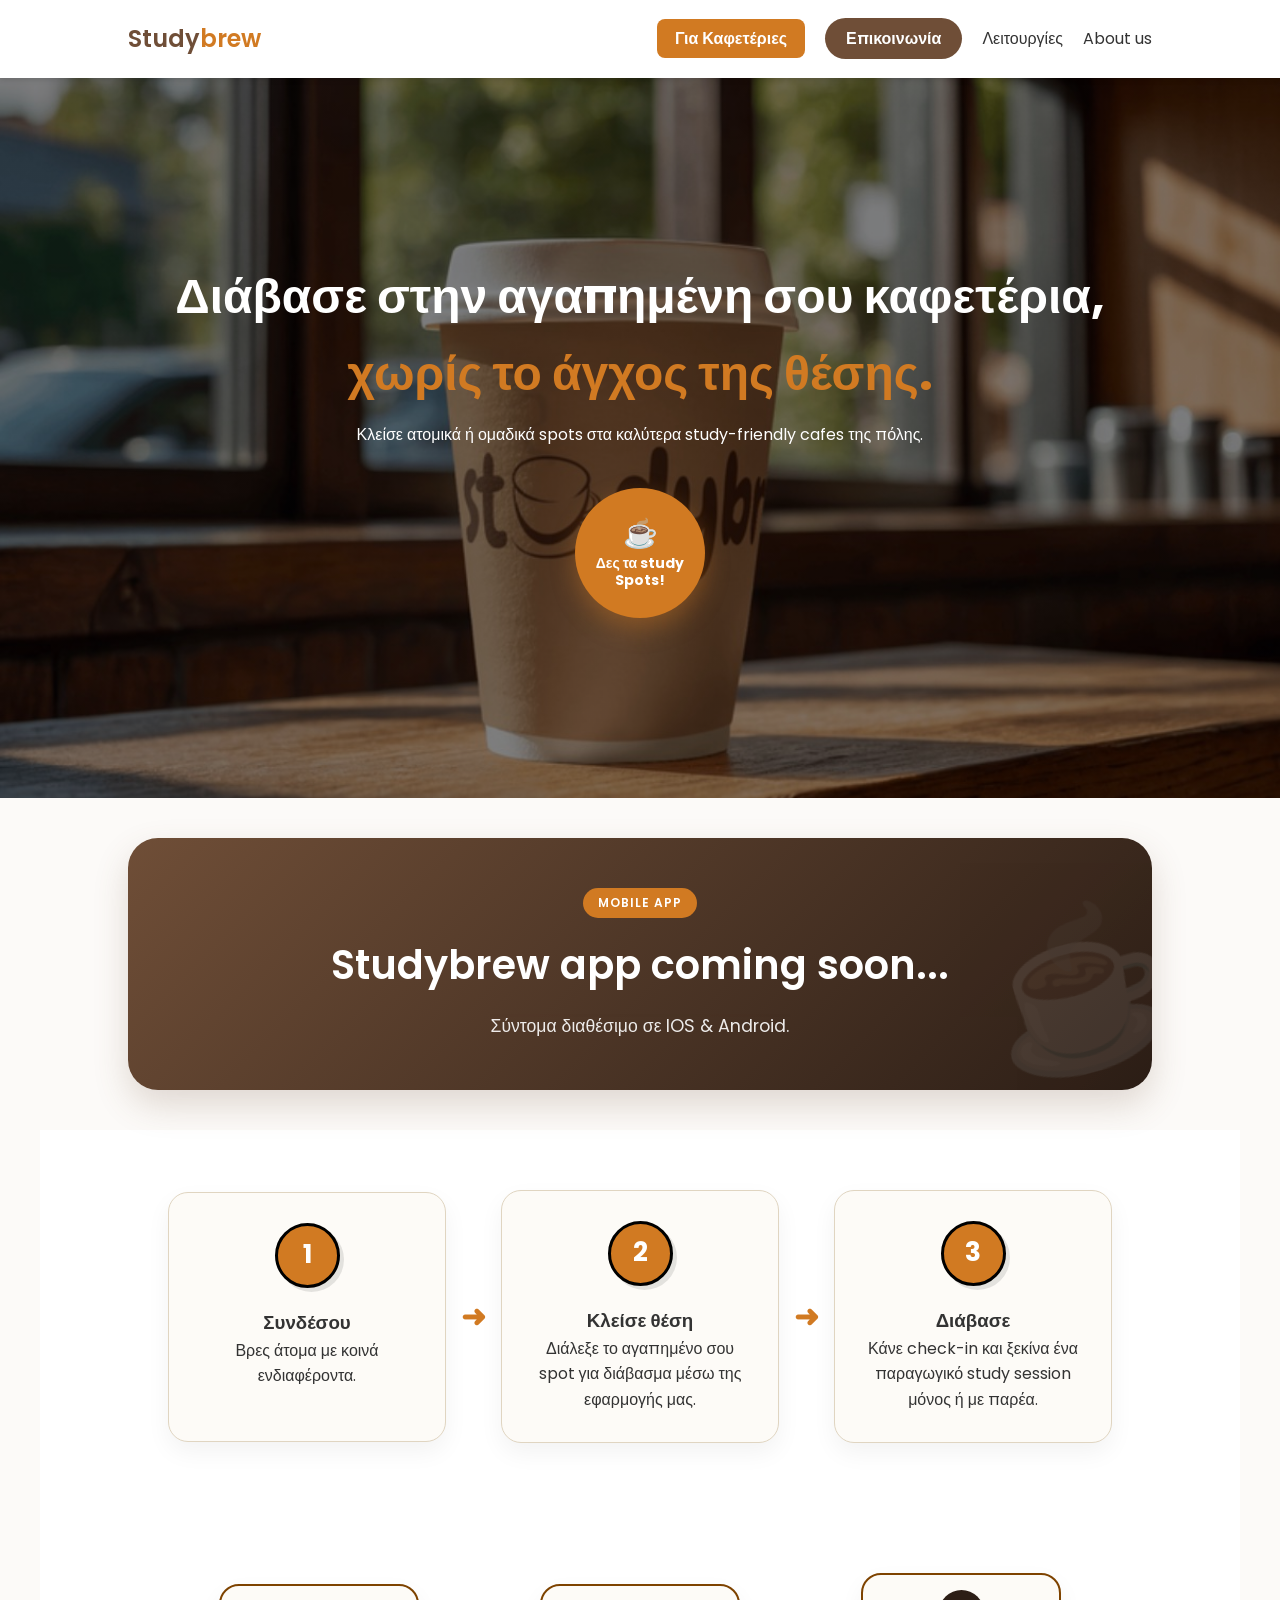
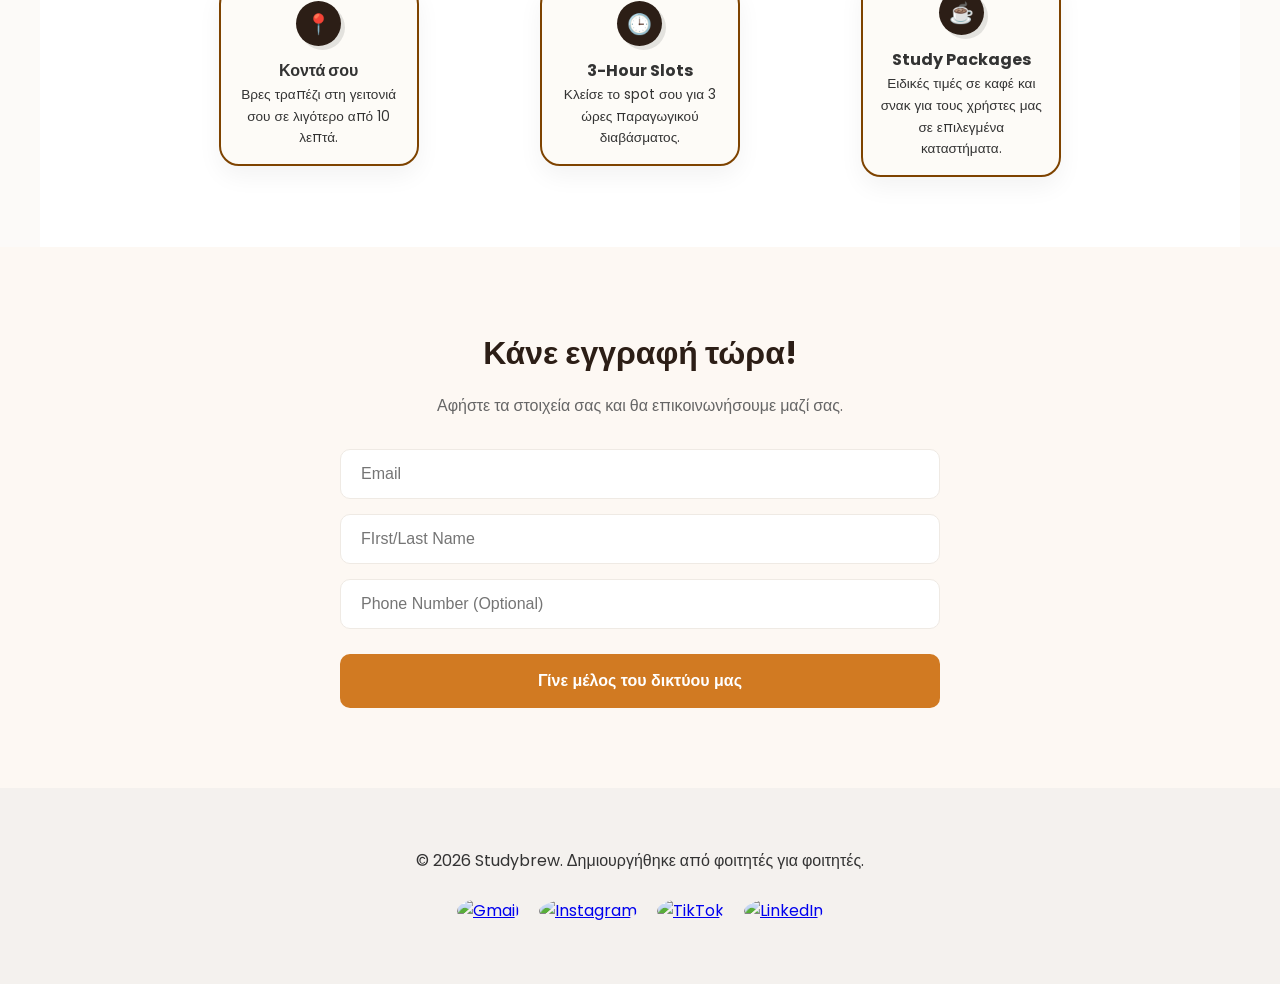
==== index.html @ 34c0d4de "fix tiktok url" ====
<!DOCTYPE html>
<html lang="el">
<head>
    <!-- Google tag (gtag.js) -->
<script async src="https://www.googletagmanager.com/gtag/js?id=G-FJTVTQZW7K"></script>
<script>
  window.dataLayer = window.dataLayer || [];
  function gtag(){dataLayer.push(arguments);}
  gtag('js', new Date());

  gtag('config', 'G-FJTVTQZW7K');
</script>

    <meta charset="UTF-8">
    <meta name="viewport" content="width=device-width, initial-scale=1.0">
    <title>Studybrew ☕ | Book your Study Spot</title>


    <!--LINK PREVIEW-->
    <meta property="og:title" content="Studybrew ☕ | Book your Study Spot">
    <meta property="og:description" content="Κλείσε ατομικά ή ομαδικά spots στα καλύτερα study-friendly cafes της πόλης.">
    <meta property="og:image" content="https://studybrew.gr/images/image_main_page.jpg"> <meta property="og:url" content="https://studybrew.gr">
    <meta property="og:type" content="website">

    <meta name="twitter:card" content="summary_large_image">
    <meta name="twitter:title" content="Studybrew ☕">
    <meta name="twitter:description" content="Book your Study Spot.">
    <meta name="twitter:image" content="https://studybrew.gr/images/image_main_page.jpg">   

    
    
    
    
    
    <link rel="stylesheet" href="style.css">
    <link rel="stylesheet" href="fonts.css">
    <link href="https://fonts.googleapis.com/css2?family=Poppins:wght@300;400;600&display=swap" rel="stylesheet">
    <!-- Favicon -->
    <link rel="icon" type="image/png" href="favicon./favicon-96x96.png" sizes="96x96" />
    <link rel="icon" type="image/svg+xml" href="favicon./favicon.svg" />
    <link rel="shortcut icon" href="favicon./favicon.ico" />
    <link rel="apple-touch-icon" sizes="180x180" href="favicon./apple-touch-icon.png" />
    <link rel="manifest" href="favicon./site.webmanifest" />
    <style>
        /* Essential CSS fix to ensure the button works with the popup */
        #email-popup {
            display: none;
            opacity: 0;
            visibility: hidden;
            transition: opacity 0.5s ease;
        }
        #email-popup.active {
            display: flex !important;
            opacity: 1 !important;
            visibility: visible !important;
        }
        #contact-trigger {
            background-color: #6f4e37;
            color: white !important;
            padding: 8px 20px;
            border-radius: 25px;
            font-weight: 600;
            transition: all 0.3s ease;
            cursor: pointer;
            text-decoration: none;
        }
        #contact-trigger:hover {
            background-color: #d17a22;
        }
        
       
        .logo {
            cursor: pointer;
            text-decoration: none;
            display: inline-block;
        }
    </style>
</head>

<body>

    <nav>
        <a href="index.html" class="logo">Study<span>brew</span></a>
        <ul>
            <li><a href="for-cafes.html" class="nav-btn-special">Για Καφετέριες</a></li>
            <li><a href="#contact" id="contact-trigger">Επικοινωνία</a></li>
    
            <li><a href="#features">Λειτουργίες</a></li>
            <li><a href="about.html">About us</a></li>
</ul>
    </nav>

    <header class="hero">
        <div class="hero-content">
            <h1>Διάβασε στην αγαπημένη σου καφετέρια, <br><span>χωρίς το άγχος της θέσης.</span></h1>
            <p>Κλείσε ατομικά ή ομαδικά spots στα καλύτερα study-friendly cafes της πόλης.</p>
            <div class="cta-buttons">
                <div class="spots-circle-container">
                    <a href="spots.html" class="spots-circle-btn">
                        <span class="circle-icon">☕</span>
                        <span class="circle-text">Δες τα study<br>Spots!</span>
                    </a>
                </div>
            </div>
        </div>
    </header>

    <section class="app-banner">
        <div class="banner-container">
            <div class="banner-content">
                <span class="banner-badge">Mobile App</span>
                <h2>Studybrew app coming soon... </h2>
                <p>Σύντομα διαθέσιμο σε IOS & Android.</p>
            </div>
        </div>
    </section>

    <section class="how-it-works-arrows">
        <div class="step-arrow-card">
            <div class="step-icon-wrapper">1</div>
            <h3>Συνδέσου</h3>
            <p>Βρες άτομα με κοινά ενδιαφέροντα.</p>
        </div>
        
        <div class="flow-arrow">➜</div>

        <div class="step-arrow-card">
            <div class="step-icon-wrapper">2</div>
            <h3>Κλείσε θέση</h3>
            <p>Διάλεξε το αγαπημένο σου spot για διάβασμα μέσω της εφαρμογής μας.</p>
        </div>

        <div class="flow-arrow">➜</div>

        <div class="step-arrow-card">
            <div class="step-icon-wrapper">3</div>
            <h3>Διάβασε</h3>
            <p>Κάνε check-in και ξεκίνα ένα παραγωγικό study session μόνος ή με παρέα.</p>
        </div>
    </section>

    <section id="features" class="features">
        <div class="step-arrow-card">
            <div class="step-icon-wrapper">📍</div>
            <h3>Κοντά σου</h3>
            <p>Βρες τραπέζι στη γειτονιά σου σε λιγότερο από 10 λεπτά.</p>
        </div>

        <div class="step-arrow-card">
            <div class="step-icon-wrapper">🕒</div>
            <h3>3-Hour Slots</h3>
            <p>Κλείσε το spot σου για 3 ώρες παραγωγικού διαβάσματος.</p>
        </div>

        <div class="step-arrow-card">
            <div class="step-icon-wrapper">☕</div>
            <h3>Study Packages</h3>
            <p>Ειδικές τιμές σε καφέ και σνακ για τους χρήστες μας σε επιλεγμένα καταστήματα.</p>
        </div>
    </section>

    <div id="email-popup" class="popup-overlay">
        <div class="popup-content">
            <button class="close-popup" id="close-popup">&times;</button>
            <div class="popup-inner">
                <span class="popup-icon">☕</span>
                <h2>Θέλεις να μαθαίνεις πρώτος για το app του Studybrew;</h2>
                <p>Δώσε μας το email σου και θα σε ενημερώσουμε μόλις κυκλοφορήσει!</p>
                <form action="https://formspree.io/f/mojrqqyq" method="POST" class="popup-form">
                     <input type="email" name="email" placeholder="Το email σου εδώ..." required>
                    <input type="hidden" name="_subject" value="New Studybrew Subscriber!">
                    <button type="submit" class="btn-popup">Εγγραφή</button>
                </form>
            </div>
        </div>
    </div>

      <section class="final-cta" id="contact">
        <div class="cta-box">
            <div id="form-wrapper">
                <h2>Κάνε εγγραφή τώρα!</h2>
                <p id="form-description">Αφήστε τα στοιχεία σας και θα επικοινωνήσουμε μαζί σας.</p>
                
                <form id="my-form" action="https://formspree.io/f/xgodeerv" method="POST" class="biz-form">
                    <input type="text" name="cafe_name" placeholder="Email" required>
                    <input type="email" name="email" placeholder="FIrst/Last Name" (Optional)>
                    <input type="tel" name="phone" placeholder="Phone Number (Optional)">
                    <button type="submit" id="submit-btn" class="submit-btn">Γίνε μέλος του δικτύου μας</button>
                </form>

                <div id="status-message" style="display:none; padding: 40px 0;">
                    <div class="check-icon" style="width: 70px; height: 70px; background: #d17a22; color: white; border-radius: 50%; display: flex; align-items: center; justify-content: center; margin: 0 auto 20px; font-size: 30px;">✓</div>
                    <h3 style="color: #2c1e16; font-size: 24px;">Application Received!</h3>
                    <p>We'll be in touch soon.</p>
                </div>
            </div>
        </div>
    </section>


    <footer>
        <p>&copy; 2026 Studybrew. Δημιουργήθηκε από φοιτητές για φοιτητές.</p>
        <div class="social-links">
            <a href="mailto: studybrew.app@gmail.com" target="_blank">
                <img src="https://s.yimg.com/fz/api/res/1.2/U1F_ApHHIZRpMD_cdmkapw--~C/YXBwaWQ9c3JjaGRkO2ZpPWZpbGw7aD00MTI7cHhvZmY9NTA7cHlvZmY9MTAwO3E9ODA7c3M9MTt3PTM4OA--/https://i.pinimg.com/736x/d5/96/65/d596650610d93c05587f4bc6ee39bfe5.jpg" alt="Gmail" class="social-icon-img">
            </a>
            <a href="https://instagram.com/studybrew__" target="_blank">
                <img src="https://up.yimg.com/ib/th/id/OIP.pYHsG5OTS9o560bpL93jvgHaHa?pid=Api&rs=1&c=1&qlt=95&w=108&h=108" alt="Instagram" class="social-icon-img">
            </a>
            <a href="https://tiktok.com/studybrew.app" target="_blank">
                 <img src="https://sp.yimg.com/ib/th/id/OIP.YBihg3khWw5WUbep0h8ghgHaHa?pid=Api&w=148&h=148&c=7&dpr=2&rs=1" alt="TikTok" class="social-icon-img">
            </a>
           
            <a href="https://www.linkedin.com/company/studybrew/" target="_blank">
                 <img src="https://s.yimg.com/fz/api/res/1.2/J52asMvsQAme_rxjJ7QT4w--~C/YXBwaWQ9c3JjaGRkO2ZpPWZpbGw7aD00MTI7cHhvZmY9NTA7cHlvZmY9MTAwO3E9ODA7c3M9MTt3PTM4OA--/https://i.pinimg.com/736x/82/37/7b/82377b6182491c6f5feb7293e0a062d1.jpg" alt="LinkedIn" class="social-icon-img">
            </a>
        </div>
    </footer>

   <script src="script.js"></script>
</body>
</html>
---- style.css ----
/* --- ΓΕΝΙΚΕΣ ΡΥΘΜΙΣΕΙΣ --- */
* {
    margin: 0;
    padding: 0;
    box-sizing: border-box;
}

body {
    font-family: 'Poppins', sans-serif;
    line-height: 1.6;
    color: #333;
    background-color: #fcfaf8;
}

/* --- NAVIGATION --- */
nav {
    display: flex;
    justify-content: space-between;
    align-items: center;
    padding: 20px 10%;
    background: #fff;
    box-shadow: 0 2px 5px rgba(0,0,0,0.1);
    position: sticky;
    top: 0;
    z-index: 1000;
}

.logo {
    font-size: 24px;
    font-weight: 600;
    color: #6f4e37;
}

.logo span { color: #d17a22; }

nav ul { display: flex; list-style: none; }
nav ul li { margin-left: 20px; }
nav ul li a { 
    text-decoration: none; 
    color: #333; 
    font-weight: 400;
    transition: 0.3s; 
}
nav ul li a:hover { color: #d17a22; }

/* --- HERO SECTION --- */
.hero {
    height: 80vh;
    display: flex;
    align-items: center;
    justify-content: center;
    text-align: center;
    background: linear-gradient(rgba(0,0,0,0.5), rgba(0,0,0,0.5)),
url('images/image_main_page.jpg');
    background-size: cover;
    background-position: center;
    color: white;
    padding: 0 20px;
}

.hero h1 { font-size: 3rem; margin-bottom: 10px; }
.hero h1 span { color: #d17a22; }
.hero p { margin-bottom: 5px; }

/* --- Ο ΚΥΚΛΟΣ "ΔΕΣ ΤΑ STUDY SPOTS" --- */
.spots-circle-container {
    margin-top: 40px;
    display: flex;
    justify-content: center;
    width: 100%;
}

.spots-circle-btn {
    width: 130px;
    height: 130px;
    background-color: #d17a22;
    color: white;
    border-radius: 50%;
    display: flex;
    flex-direction: column;
    justify-content: center;
    align-items: center;
    text-decoration: none;
    text-align: center;
    font-weight: 700;
    line-height: 1.2;
    box-shadow: 0 10px 25px rgba(209, 122, 34, 0.4);
    transition: all 0.4s cubic-bezier(0.175, 0.885, 0.32, 1.275);
    animation: bounceCircle 2s infinite;
    border: none;
    cursor: pointer;
}

.spots-circle-btn:hover {
    background-color: #6f4e37;
    transform: scale(1.1) rotate(5deg);
}

@keyframes bounceCircle {
    0%, 20%, 50%, 80%, 100% { transform: translateY(0); }
    40% { transform: translateY(-15px); }
    60% { transform: translateY(-7px); }
}

.circle-icon { font-size: 28px; margin-bottom: 5px; }
.circle-text { font-size: 14px; }

/* --- REWARDS SECTION --- */
.rewards-section { padding: 60px 10%; }
.rewards-box {
    display: flex;
    background: #fff;
    padding: 40px;
    border-radius: 20px;
    align-items: center;
    justify-content: space-between;
    box-shadow: 0 10px 30px rgba(0,0,0,0.05);
    max-width: 1100px;
    margin: 0 auto;
}

.btn-rewards {
    display: inline-block;
    margin-top: 20px;
    padding: 12px 25px;
    background: #d17a22;
    color: white;
    text-decoration: none;
    border-radius: 10px;
    font-weight: 600;
    transition: 0.3s;
}

.rewards-icon-img { width: 180px; border-radius: 15px; }

/* --- UNIFIED HOW IT WORKS & FEATURES (BOXES WITH ARROWS) --- */
.how-it-works-arrows, .features {
    display: flex;
    justify-content: center;
    align-items: center;
    gap: 15px;
    padding: 60px 10%;
    background-color: #fff;
    max-width: 1200px;
    margin: 0 auto;
}

.step-arrow-card, .feature-card {
    flex: 1;
    padding: 30px;
    background: #fdfbf7;
    border-radius: 20px;
    box-shadow: 0 10px 25px rgba(0,0,0,0.05);
    border: 1px solid #e0d5c1;
    transition: 0.3s;
    text-align: center;
    min-height: 250px;
    display: flex;
    flex-direction: column;
    align-items: center;
}

.step-arrow-card:hover, .feature-card:hover {
    transform: translateY(-8px);
    border-color: #d17a22;
}

.step-icon-wrapper, .step-number {
    width: 65px;
    height: 65px;
    background-color: #d17a22;
    color: white;
    border-radius: 50%;
    display: flex;
    align-items: center;
    justify-content: center;
    font-size: 26px;
    font-weight: 700;
    margin-bottom: 20px;
    border: 3px solid #000;
    box-shadow: 4px 4px 0px rgba(0,0,0,0.1);
}

.flow-arrow {
    font-size: 30px;
    color: #d17a22;
    font-weight: bold;
    animation: moveArrow 2s infinite ease-in-out;
}

@keyframes moveArrow {
    0%, 100% { transform: translateX(0); }
    50% { transform: translateX(10px); }
}

/* --- STUDY SPOTS CARDS --- */
.spots-grid-container {
    padding: 60px 10%;
    width: 100%;
}

.spots-list {
    display: grid;
    grid-template-columns: repeat(auto-fill, minmax(300px, 1fr));
    gap: 30px;
    max-width: 1200px;
    margin: 0 auto;
}

.spot-card {
    background: white;
    border-radius: 20px;
    overflow: hidden;
    box-shadow: 0 10px 25px rgba(0,0,0,0.05);
    border: 1px solid #eee;
    display: flex;
    flex-direction: column;
    position: relative;
    transition: transform 0.3s cubic-bezier(0.175, 0.885, 0.32, 1.275), box-shadow 0.3s ease;
}

.spot-card:hover {
    transform: translateY(-12px);
    box-shadow: 0 20px 40px rgba(0,0,0,0.12);
    border-color: #d17a22;
}

.spot-image {
    height: 220px;
    width: 100%;
    background-size: cover;
    background-position: center;
    transition: transform 0.5s ease;
}

.spot-card:hover .spot-image { transform: scale(1.05); }

.btn-book-now {
    background: #2c1e16;
    color: white;
    padding: 10px 20px;
    border-radius: 10px;
    text-decoration: none;
    font-weight: 600;
    text-align: center;
    transition: 0.3s;
}

.btn-book-now:hover { background: #d17a22; }

/* --- FOOTER --- */
footer {
    text-align: center;
    padding: 60px;
    background-color: #f4f1ee;
}

.social-links {
    margin-top: 25px;
    display: flex;
    justify-content: center;
    gap: 20px;
}

.social-icon-img {
    width: 35px;
    height: 35px;
    border-radius: 50%;
    transition: 0.3s;
}

/* --- RESPONSIVE --- */
@media (max-width: 900px) {
    .how-it-works-arrows, .features { 
        flex-direction: column; 
        gap: 30px; 
    }
    .flow-arrow { 
        transform: rotate(90deg); 
        animation: moveArrowVertical 2s infinite ease-in-out;
    }
    .hero h1 { font-size: 2.2rem; }
}

@keyframes moveArrowVertical {
    0%, 100% { transform: rotate(90deg) translateX(0); }
    50% { transform: rotate(90deg) translateX(10px); }
}

/* --- APP COMING SOON BANNER --- */
.app-banner {
    padding: 40px 10%;
    background-color: #fcfaf8; /* Matches body bg */
}

.banner-container {
    background: linear-gradient(135deg, #6f4e37 0%, #2c1e16 100%);
    border-radius: 30px;
    padding: 50px;
    text-align: center;
    color: white;
    box-shadow: 0 15px 35px rgba(111, 78, 55, 0.2);
    position: relative;
    overflow: hidden;
}

/* Subtle background decoration */
.banner-container::after {
    content: '☕';
    position: absolute;
    right: -20px;
    bottom: -20px;
    font-size: 150px;
    opacity: 0.1;
    transform: rotate(-15deg);
}

.banner-badge {
    background: #d17a22;
    padding: 5px 15px;
    border-radius: 50px;
    font-size: 12px;
    font-weight: 600;
    text-transform: uppercase;
    letter-spacing: 1px;
    display: inline-block;
    margin-bottom: 15px;
}

.banner-content h2 {
    font-size: 2.5rem;
    margin-bottom: 15px;
    font-weight: 600;
}

.banner-content p {
    font-size: 1.1rem;
    opacity: 0.9;
    max-width: 600px;
    margin: 0 auto;
}

/* Responsive adjustments */
@media (max-width: 768px) {
    .banner-content h2 {
        font-size: 1.8rem;
    }
    .banner-container {
        padding: 30px 20px;
    }
}
/* --- POP-UP STYLES --- */
.popup-overlay {
    position: fixed;
    top: 0;
    left: 0;
    width: 100%;
    height: 100%;
    background: rgba(0, 0, 0, 0.7);
    display: flex;
    justify-content: center;
    align-items: center;
    z-index: 2000;
    opacity: 0;
    visibility: hidden;
    transition: 0.5s ease;
}

.popup-overlay.active {
    opacity: 1;
    visibility: visible;
}

.popup-content {
    background: white;
    padding: 40px;
    border-radius: 30px;
    position: relative;
    max-width: 500px;
    width: 90%;
    text-align: center;
    box-shadow: 0 20px 50px rgba(0,0,0,0.3);
    transform: translateY(20px);
    transition: 0.5s ease;
}

.popup-overlay.active .popup-content {
    transform: translateY(0);
}

.close-popup {
    position: absolute;
    top: 15px;
    right: 20px;
    background: none;
    border: none;
    font-size: 30px;
    cursor: pointer;
    color: #666;
}

.popup-icon {
    font-size: 50px;
    display: block;
    margin-bottom: 15px;
}

.popup-inner h2 {
    color: #2c1e16;
    font-size: 1.5rem;
    margin-bottom: 10px;
}

.popup-inner p {
    color: #666;
    margin-bottom: 25px;
}

.popup-form {
    display: flex;
    flex-direction: column;
    gap: 10px;
}

.popup-form input {
    padding: 15px;
    border: 2px solid #eee;
    border-radius: 12px;
    font-family: inherit;
    outline: none;
}

.popup-form input:focus {
    border-color: #d17a22;
}

.btn-popup {
    background: #d17a22;
    color: white;
    border: none;
    padding: 15px;
    border-radius: 12px;
    font-weight: 600;
    cursor: pointer;
    transition: 0.3s;
}

.btn-popup:hover {
    background: #6f4e37;
}
/* --- SPECIAL NAV BUTTON --- */
.nav-btn-special {
    background-color: #d17a22;
    color: white !important; /* Για να μην επηρεάζεται από τα άλλα links */
    padding: 8px 18px;
    border-radius: 8px;
    font-weight: 600 !important;
    transition: 0.3s;
}

.nav-btn-special:hover {
    background-color: #2c1e16;
    transform: scale(1.05);
}

/* --- BUSINESS HERO VARIATION --- */
.business-hero {
    background: linear-gradient(rgba(44, 30, 22, 0.8), rgba(44, 30, 22, 0.8)), 
                url('https://images.unsplash.com/photo-1495474472287-4d71bcdd2085?auto=format&fit=crop&w=1350&q=80');
    background-size: cover;
    background-position: center;
}
/* --- BENEFITS TITLE STYLE --- */
.benefits-title {
    text-align: center;
    padding-top: 60px;
    background-color: #fcfaf8;
}

.benefits-title h2 {
    font-size: 2.2rem;
    color: #2c1e16;
    margin-bottom: 10px;
}

.benefits-title h2 span {
    font-size: 1.8rem;
}

.title-underline {
    width: 80px;
    height: 4px;
    background-color: #d17a22;
    margin: 0 auto;
    border-radius: 2px;
}
/* --- 2. FEATURES MODERN (Τα νέα μικρά κουτάκια) --- */
.features-modern {
    display: flex;
    justify-content: center;
    gap: 20px; /* Λίγο μικρότερο κενό */
    padding: 40px 10%; /* Μικρότερο padding πάνω-κάτω */
    background-color: #fff;
    max-width: 1000px; /* Πιο στενό container για να "μαζέψουν" */
    margin: 0 auto;
    flex-wrap: wrap;
}

.feature-card-new {
    flex: 1;
    min-width: 200px; /* Μικρότερο ελάχιστο πλάτος */
    max-width: 280px; /* Μικρότερο μέγιστο πλάτος */
    padding: 20px 15px; /* Λιγότερος εσωτερικός χώρος */
    background: #ffffff;
    border: 1px solid #efeae4; 
    border-radius: 12px; /* Πιο μικρές γωνίες */
    text-align: center;
    transition: 0.3s ease;
    box-shadow: 0 4px 10px rgba(111, 78, 55, 0.04); /* Πιο απαλή σκιά */
}

.feature-card-new:hover {
    transform: translateY(-5px); /* Μικρότερο "σήκωμα" στο hover */
    border-color: #d17a22;
    box-shadow: 0 8px 20px rgba(170, 6, 6, 0.08);
}

.icon-new {
    width: 45px; /* Πιο μικρό εικονίδιο */
    height: 45px;
    background-color: #fdf8f3;
    color: #d12222;
    border-radius: 10px;
    display: flex;
    align-items: center;
    justify-content: center;
    font-size: 20px; /* Μικρότερο emoji */
    margin: 0 auto 12px;
    border: 1.5px solid #d17a22;
}

/* Πιο μικρά γράμματα μέσα στα κουτάκια */
.feature-card-new h3 {
    font-size: 1rem; /* Μικρότερος τίτλος */
    color: #2c1e16;
    margin-bottom: 8px;
    font-weight: 600;
}

.feature-card-new p {
    font-size: 0.85rem; /* Μικρότερο κείμενο */
    color: #666;
    line-height: 1.4;
}
/* ΑΝΑΓΚΑΣΤΙΚΟ ΜΙΚΡΟ ΜΕΓΕΘΟΣ ΓΙΑ ΤΑ FEATURES */
#features .step-arrow-card {
    flex: 0 1 200px !important; /* Μην απλώνεσαι, μείνε στα 250px */
    min-width: 200px !important;
    max-width: 190px !important;
    min-height: 150px !important; /* Πιο κοντό */
    padding: 15px !important;
    margin: 10px auto;
    border: 2px solid #7e4300 !important; 

}

#features .step-icon-wrapper {
    width: 45px !important;
    height: 45px !important;
    font-size: 20px !important;
    margin-bottom: 12px !important;
}

#features h3 {
    font-size: 1rem !important;
}

#features p {
    font-size: 0.85rem !important;
}

/* Ευθυγράμμιση του container */
#features {
    justify-content: center !important;
    gap: 20px !important;
}
#features .step-icon-wrapper {
    background-color: #2c1e16 !important; /* Το χρώμα του κύκλου */
    color: #ffffff !important;           /* Το χρώμα του εικονιδίου */
    border: none !important;             /* Αφαιρεί τη γραμμή */
}
/* --- FLOATING HERO STATS --- */
.hero-stats-floating {
    display: flex;
    justify-content: center;
    gap: 20px;
    margin-top: 30px;
}

.stat-circle {
    width: 100px;
    height: 100px;
    background: rgba(44, 30, 22, 0.9); /* Σκούρο καφέ με λίγη διαφάνεια */
    border: 2px solid #d17a22;        /* Πορτοκαλί περίγραμμα */
    border-radius: 50%;
    display: flex;
    flex-direction: column;
    justify-content: center;
    align-items: center;
    color: white;
    box-shadow: 0 8px 20px rgba(0,0,0,0.3);
    animation: floatAnim 3s infinite ease-in-out;
}

/* Διαφορετικός χρονισμός για να μην κουνιούνται όλα μαζί */
.stat-circle:nth-child(2) { animation-delay: 0.5s; }
.stat-circle:nth-child(3) { animation-delay: 1s; }

.stat-circle .num {
    font-size: 1.4rem;
    font-weight: 800;
    color: #d17a22; /* Πορτοκαλί νούμερα */
}

.stat-circle .txt {
    font-size: 0.7rem;
    text-transform: uppercase;
    font-weight: 600;
    letter-spacing: 0.5px;
}

/* Animation για να "επιπλέουν" */
@keyframes floatAnim {
    0%, 100% { transform: translateY(0); }
    50% { transform: translateY(-10px); }
}

/* Responsive για κινητά */
@media (max-width: 600px) {
    .stat-circle {
        width: 85px;
        height: 85px;
    }
    .stat-circle .num { font-size: 1.1rem; }
}
/* --- HOW IT WORKS ΓΙΑ ΕΠΙΧΕΙΡΗΣΕΙΣ --- */
.how-it-works-business {
    padding: 60px 10%;
    background-color: #fff;
}

.biz-steps-container {
    display: flex;
    justify-content: center;
    gap: 30px;
    max-width: 1100px;
    margin: 40px auto 0;
    flex-wrap: wrap;
}

.biz-step-card {
    flex: 1;
    min-width: 250px;
    max-width: 320px;
    padding: 30px 20px;
    background: #fdfbf7;
    border-radius: 15px;
    border: 1px solid #efeae4;
    text-align: center;
    transition: 0.3s ease;
    position: relative;
}

.biz-step-card:hover {
    transform: translateY(-8px);
    border-color: #d17a22;
    box-shadow: 0 10px 25px rgba(111, 78, 55, 0.08);
}

/* ΤΟ ΚΥΚΛΑΚΙ ΜΕ ΤΟΝ ΑΡΙΘΜΟ - Σκούρο Καφέ */
.biz-num {
    width: 50px;
    height: 50px;
    background-color: #2c1e16; /* Σκούρο Καφέ */
    color: #ffffff;
    border-radius: 50%;
    display: flex;
    align-items: center;
    justify-content: center;
    font-size: 1.2rem;
    font-weight: 700;
    margin: 0 auto 20px;
    border: 2px solid #d17a22; /* Πορτοκαλί περίγραμμα στο κυκλάκι */
}

.biz-step-card h3 {
    font-size: 1.15rem;
    color: #2c1e16;
    margin-bottom: 12px;
    font-weight: 600;
}

.biz-step-card p {
    font-size: 0.9rem;
    color: #666;
    line-height: 1.5;
}

/* RESPONSIVE */
@media (max-width: 768px) {
    .biz-steps-container {
        flex-direction: column;
        align-items: center;
    }
}
/* --- REVIEWS SECTION --- */
.reviews-section {
    padding: 80px 10%;
    background-color: #fcfaf8;
}

.reviews-container {
    display: flex;
    justify-content: center;
    gap: 30px;
    margin-top: 40px;
    flex-wrap: wrap;
}

.review-card {
    flex: 1;
    min-width: 280px;
    max-width: 350px;
    background: #fff;
    padding: 30px;
    border-radius: 20px;
    border: 1px solid #efeae4;
    box-shadow: 0 5px 15px rgba(111, 78, 55, 0.03);
    position: relative;
    transition: 0.3s;
}

.review-card:hover {
    box-shadow: 0 10px 25px rgba(111, 78, 55, 0.08);
}

/* Τα Αστέρια - Πορτοκαλί */
.stars {
    color: #d17a22;
    font-size: 1.2rem;
    margin-bottom: 15px;
}

.review-text {
    font-size: 0.95rem;
    color: #555;
    font-style: italic;
    line-height: 1.6;
    margin-bottom: 20px;
}

/* Πληροφορίες - Σκούρο Καφέ */
.reviewer-info strong {
    display: block;
    color: #2c1e16; /* Σκούρο Καφέ */
    font-size: 1.1rem;
}

.reviewer-info span {
    font-size: 0.8rem;
    color: #999;
    text-transform: uppercase;
    letter-spacing: 0.5px;
}

/* Εικονίδιο εισαγωγικών (Quotes) */
.review-card::before {
    content: '"';
    position: absolute;
    top: 10px;
    right: 25px;
    font-size: 4rem;
    color: #fdf8f3;
    font-family: serif;
    z-index: 0;
}
/* --- FAQ SECTION --- */
.faq-section {
    padding: 80px 10%;
    background-color: #fff;
}

.faq-container {
    max-width: 800px;
    margin: 40px auto 0;
}

.faq-item {
    margin-bottom: 15px;
    border: 1px solid #efeae4;
    border-radius: 12px;
    overflow: hidden;
    transition: 0.3s;
}

.faq-item:hover {
    border-color: #d17a22; /* Πορτοκαλί περίγραμμα στο hover */
    box-shadow: 0 5px 15px rgba(111, 78, 55, 0.05);
}

.faq-question {
    padding: 20px 25px;
    background-color: #fdfbf7;
    display: flex;
    justify-content: space-between;
    align-items: center;
    cursor: pointer;
}

/* Η Ερώτηση - Σκούρο Καφέ */
.faq-question h3 {
    font-size: 1.05rem;
    color: #2c1e16; /* Σκούρο Καφέ */
    font-weight: 600;
}

/* Το Σύμβολο + - Πορτοκαλί */
.faq-toggle {
    color: #d17a22; /* Πορτοκαλί */
    font-size: 1.5rem;
    font-weight: bold;
}

.faq-answer {
    padding: 0 25px 20px;
    background-color: #fdfbf7;
    display: none; /* Αν θέλεις να ανοίγει με JavaScript */
    /* Για τώρα, αφαίρεσε το display: none αν θες να φαίνονται όλα */
}

/* Προσωρινά τα εμφανίζουμε όλα - Αν βάλεις JS, αφαίρεσε την από κάτω γραμμή */
.faq-answer { display: block; }

.faq-answer p {
    font-size: 0.95rem;
    color: #666;
    line-height: 1.6;
}

.faq-answer strong {
    color: #d17a22; /* Έμφαση στο κείμενο με Πορτοκαλί */
}
/* --- COMPARISON STYLE --- */
.comparison-section {
    padding: 80px 10%;
    background-color: #fff;
}

.comp-wrapper {
    display: flex;
    align-items: stretch; /* Για να έχουν το ίδιο ύψος */
    justify-content: center;
    gap: 0; /* Τα κολλάμε για να φαίνεται η αντίθεση */
    max-width: 1000px;
    margin: 50px auto 0;
    border-radius: 25px;
    overflow: hidden; /* Για να φαίνονται οι γωνίες στρογγυλές */
    box-shadow: 0 15px 40px rgba(0,0,0,0.1);
}

.comp-card {
    flex: 1;
    padding: 50px 40px;
    position: relative;
}

/* Η "Παλιά" Πλευρά (Γκρι/Απαλό) */
.old-way {
    background-color: #f8f9fa;
    color: #888;
}

.old-way .comp-header {
    color: #666;
    font-size: 1.5rem;
    font-weight: 700;
    margin-bottom: 30px;
}

.old-way .icon { color: #ff6b6b; margin-right: 10px; font-weight: bold; }

/* Η Πλευρά StudyBrew (Σκούρο Καφέ & Πορτοκαλί) */
.brew-way {
    background-color: #2c1e16; /* Σκούρο Καφέ */
    color: #fff;
    border-left: 4px solid #d17a22; /* Πορτοκαλί διαχωριστικό */
}

.brew-way .comp-header {
    color: #fff;
    font-size: 1.5rem;
    font-weight: 700;
    margin-bottom: 30px;
}

.brew-way .icon { color: #d17a22; margin-right: 10px; font-weight: bold; }

/* Το Badge "Η ΛΥΣΗ" */
.comp-badge {
    position: absolute;
    top: 20px;
    right: 20px;
    background: #d17a22;
    color: #fff;
    padding: 5px 15px;
    border-radius: 20px;
    font-size: 0.7rem;
    font-weight: 800;
    letter-spacing: 1px;
}

/* Λίστα */
.comp-list {
    list-style: none;
    padding: 0;
}

.comp-list li {
    margin-bottom: 20px;
    font-size: 1.05rem;
    display: flex;
    align-items: center;
}

/* Κουμπί μέσα στην κάρτα */
.comp-btn {
    display: inline-block;
    margin-top: 30px;
    padding: 12px 30px;
    background: #d17a22;
    color: white;
    text-decoration: none;
    border-radius: 8px;
    font-weight: 700;
    transition: 0.3s;
}

.comp-btn:hover {
    background: #fff;
    color: #2c1e16;
}

/* Responsive για κινητά */
@media (max-width: 850px) {
    .comp-wrapper { flex-direction: column; }
    .brew-way { border-left: none; border-top: 5px solid #d17a22; }
}
/* --- STYLE ΓΙΑ ΤΗ ΦΟΡΜΑ ΕΠΙΚΟΙΝΩΝΙΑΣ --- */
.final-cta {
    padding: 80px 10%;
    background-color: #fdf8f3; /* Απαλό φόντο που ταιριάζει με το πορτοκαλί */
    text-align: center;
}

.cta-box {
    max-width: 600px;
    margin: 0 auto;
}

.cta-box h2 {
    color: #2c1e16; /* Σκούρο Καφέ */
    margin-bottom: 15px;
    font-size: 2rem;
}

.cta-box p {
    color: #666;
    margin-bottom: 30px;
}

.biz-form {
    display: flex;
    flex-direction: column;
    gap: 15px;
}

.biz-form input {
    padding: 15px 20px;
    border-radius: 10px;
    border: 1px solid #efeae4;
    font-size: 1rem;
    outline: none;
    transition: 0.3s;
}

.biz-form input:focus {
    border-color: #d17a22; /* Πορτοκαλί περίγραμμα όταν γράφεις */
    box-shadow: 0 0 8px rgba(209, 122, 34, 0.1);
}

.submit-btn {
    padding: 18px;
    background-color: #d17a22; /* Πορτοκαλί κουμπί */
    color: white;
    border: none;
    border-radius: 10px;
    font-weight: 700;
    font-size: 1rem;
    cursor: pointer;
    transition: 0.3s ease;
    margin-top: 10px;
}

.submit-btn:hover {
    background-color: #2c1e16; /* Γίνεται σκούρο καφέ στο hover */
    transform: translateY(-2px);
}
/* --- THANKS PAGE STYLE --- */
.thanks-container {
    height: 100vh;
    display: flex;
    justify-content: center;
    align-items: center;
    background-color: #fcfaf8; /* Απαλό φόντο */
    text-align: center;
    padding: 20px;
}

.thanks-content {
    max-width: 500px;
    background: white;
    padding: 50px;
    border-radius: 25px;
    box-shadow: 0 15px 40px rgba(44, 30, 22, 0.05);
    border: 1px solid #efeae4;
}

.check-icon {
    width: 80px;
    height: 80px;
    background-color: #d17a22; /* Πορτοκαλί */
    color: white;
    font-size: 2.5rem;
    line-height: 80px;
    border-radius: 50%;
    margin: 0 auto 25px;
}

.thanks-content h1 {
    color: #2c1e16; /* Σκούρο Καφέ */
    font-size: 2rem;
    margin-bottom: 15px;
}

.thanks-content p {
    color: #666;
    line-height: 1.6;
    margin-bottom: 30px;
}

.back-home-btn {
    display: inline-block;
    padding: 12px 30px;
    background-color: #2c1e16;
    color: white;
    text-decoration: none;
    border-radius: 10px;
    font-weight: 600;
    transition: 0.3s;
}

.back-home-btn:hover {
    background-color: #d17a22;
    transform: translateY(-2px);
}


/* --- CONTACT NAV BUTTON --- */
#contact-trigger {
    background-color: #6f4e37; /* Coffee brown */
    color: white !important;
    padding: 8px 20px;
    border-radius: 25px;
    font-weight: 600;
    transition: all 0.3s ease;
    border: 1px solid transparent;
}

#contact-trigger:hover {
    background-color: #d17a22; /* Orange on hover */
    transform: translateY(-2px);
    box-shadow: 0 4px 10px rgba(209, 122, 34, 0.2);
}

/* Ensure the popup is hidden by default in your CSS */
.popup-overlay {
    display: none; /* Change from flex to none to prevent it showing on load */
    position: fixed;
    top: 0;
    left: 0;
    width: 100%;
    height: 100%;
    background: rgba(0, 0, 0, 0.7);
    justify-content: center;
    align-items: center;
    z-index: 2000;
    opacity: 0;
    visibility: hidden;
    transition: 0.5s ease;
}

.popup-overlay.active {
    display: flex; /* Show as flex only when active */
    opacity: 1;
    visibility: visible;
}





/* --- MOBILE RESPONSIVE STYLE --- */

@media (max-width: 768px) {
    /* 1. Navbar: Το logo και το μενού να μπαίνουν σε στήλη */
    nav {
        flex-direction: column;
        padding: 15px;
        gap: 15px;
    }

    nav ul {
        flex-wrap: wrap; /* Επιτρέπει στα κουμπιά να αλλάζουν γραμμή αν δεν χωράνε */
        justify-content: center;
        gap: 10px;
        font-size: 14px;
    }

    .nav-btn-special, #contact-trigger {
        padding: 6px 15px;
        font-size: 13px;
    }

    /* 2. Hero Section: Μικρότερα γράμματα για να μην πιάνουν όλη την οθόνη */
    .hero h1 {
        font-size: 24px;
        line-height: 1.3;
    }

    .hero p {
        font-size: 16px;
    }

    /* 3. Steps & Features: Από οριζόντια, γίνονται κάθετα */
    .how-it-works-arrows, 
    .features, 
    .biz-steps-container {
        flex-direction: column;
        align-items: center;
        gap: 30px;
        padding: 20px;
    }

    .flow-arrow {
        transform: rotate(90deg); /* Το βέλος δείχνει προς τα κάτω αντί για δεξιά */
        margin: 10px 0;
    }

    .step-arrow-card, .biz-step-card {
        width: 90%; /* Πιάνουν όλο το πλάτος του κινητού */
        max-width: 350px;
    }

    /* 4. Φόρμα: Πιο άνετα περιθώρια */
    .cta-box {
        width: 95%;
        padding: 20px;
    }

    .biz-form input {
        font-size: 16px; /* Εμποδίζει το αυτόματο zoom στο iPhone */
    }

    /* 5. Popup: Να χωράει στην οθόνη του κινητού */
    .popup-content {
        width: 90%;
        padding: 25px;
    }

    .popup-inner h2 {
        font-size: 18px;
    }

    /* 6. Footer: Τα social links να είναι πιο μεγάλα για να πατιούνται εύκολα */
    .social-links {
        gap: 20px;
    }
    
    .social-icon-img {
        width: 35px;
        height: 35px;
    }
}
/* --- UNIVERSAL MOBILE RESPONSIVE (iOS & Android) --- */

@media (max-width: 768px) {
    /* 1. Navbar: Στοίχιση σε στήλη για να μην στριμώχνονται τα κουμπιά */
    nav {
        flex-direction: column;
        padding: 15px 20px;
        gap: 15px;
        text-align: center;
    }

    nav ul {
        flex-direction: row;
        flex-wrap: wrap; /* Επιτρέπει στα κουμπιά να αλλάζουν γραμμή αν είναι πολλά */
        justify-content: center;
        gap: 10px;
    }

    /* 2. Hero Section: Διόρθωση μεγέθους για να μην βγαίνει εκτός οθόνης */
    .hero {
        padding: 60px 20px;
        min-height: auto;
    }

    .hero h1 {
        font-size: 1.6rem; /* Πιο μαζεμένο για μικρές οθόνες */
        line-height: 1.2;
    }

    .hero p {
        font-size: 1rem;
        margin-bottom: 20px;
    }

    /* 3. Cards & Steps: Από οριζόντια σε κάθετη διάταξη */
    .how-it-works-arrows, 
    .features, 
    .biz-steps-container,
    .how-it-works-business {
        flex-direction: column;
        align-items: center;
        gap: 25px;
        padding: 30px 15px;
    }

    /* Τα βέλη γυρνάνε προς τα κάτω */
    .flow-arrow {
        transform: rotate(90deg);
        font-size: 1.5rem;
        margin: 0;
    }

    .step-arrow-card, .biz-step-card {
        width: 100%;
        max-width: 320px; /* Ιδανικό μέγεθος για iPhone SE και μικρά Android */
        margin: 0 auto;
    }

    /* 4. Forms: Σημαντικό για iOS (iPhone) */
    .biz-form input, 
    .popup-form input {
        width: 100%;
        font-size: 16px !important; /* ΣΤΑΜΑΤΑΕΙ το ενοχλητικό αυτόματο zoom του iPhone */
        padding: 12px;
        margin-bottom: 10px;
    }

    .submit-btn, .btn-popup {
        width: 100%; /* Το κουμπί πιάνει όλο το πλάτος για να πατιέται εύκολα με τον αντίχειρα */
        padding: 15px;
    }

    /* 5. FAQ Section */
    .faq-container {
        width: 95%;
        margin: 0 auto;
    }

    .faq-question h3 {
        font-size: 0.95rem;
    }

    /* 6. Footer: Μεγάλα εικονίδια για εύκολο κλικ */
    .social-links {
        display: flex;
        flex-wrap: wrap;
        justify-content: center;
        gap: 15px;
    }

    .social-icon-img {
        width: 35px;
        height: 35px;
    }

    /* 7. Popup: Να μην κολλάει στις άκρες της οθόνης */
    .popup-content {
        width: 90% !important;
        padding: 20px;
        border-radius: 15px;
    }
}

/* Για ΠΟΛΥ μικρά κινητά (iPhone SE, παλιά Android) */
@media (max-width: 380px) {
    .hero h1 {
        font-size: 1.4rem;
    }
    
    nav ul {
        gap: 5px;
    }

    .nav-btn-special, #contact-trigger {
        font-size: 12px;
        padding: 6px 10px;
    }
}
/* --- ΔΙΑΤΑΞΗ ΜΕΝΟΥ ΓΙΑ ΚΙΝΗΤΑ (2 ΣΕΙΡΕΣ) --- */

@media (max-width: 768px) {
    nav {
        display: flex;
        flex-direction: column; /* Το ένα κάτω από το άλλο */
        align-items: center;
        padding: 15px 10px;
        gap: 15px;
    }

    /* Το Logo μόνο του πάνω */
    .logo {
        margin: 0;
        font-size: 1.5rem;
    }

    /* Το <ul> γίνεται Grid για να ορίσουμε ακριβώς τις σειρές */
    nav ul {
        display: grid;
        grid-template-columns: 1fr 1fr; /* Δύο ίσες στήλες */
        gap: 10px;
        width: 100%;
        padding: 0;
        list-style: none;
    }

    nav ul li {
        width: 100%;
    }

    /* Τα κουμπιά να πιάνουν όλο το χώρο του κελιού τους */
    nav ul li a {
        display: block;
        text-align: center;
        padding: 10px 5px;
        font-size: 13px;
        background: #f8f8f8; /* Ελαφρύ φόντο για να φαίνονται σαν κουμπιά */
        border-radius: 8px;
        border: 1px solid #eee;
    }

    /* Ειδικό στυλ για τα κύρια κουμπιά (Για Καφετέριες & Επικοινωνία) */
    .nav-btn-special, #contact-trigger {
        background-color: #6f4e37 !important;
        color: white !important;
        font-weight: 600;
    }

    /* Σειρά 1: Για Καφετέριες & Επικοινωνία (θα τα βάλουμε πρώτα στο Grid) */
    /* Αν θέλεις συγκεκριμένη σειρά, μπορούμε να χρησιμοποιήσουμε το order */
}
/* --- ΕΥΘΥΓΡΑΜΜΙΣΗ ΚΟΥΜΠΙΟΥ ΣΤΑ ΔΕΞΙΑ --- */
.spot-footer {
    display: flex;             /* Ενεργοποιεί το Flexbox */
    justify-content: space-between; /* Σπρώχνει τα περιεχόμενα στις δύο άκρες */
    align-items: center;       /* Τα ευθυγραμμίζει κάθετα στο κέντρο */
    padding: 15px 20px;        /* Δίνει λίγο "αέρα" εσωτερικά */
    border-top: 1px solid #eee; /* Προαιρετικό: μια διακριτική γραμμή πάνω από το footer */
}

.price-info {
    display: flex;
    flex-direction: column;    /* Βάζει το "Ελάχιστη κατανάλωση" πάνω από το "-" */
    text-align: left;
}

.btn-book-now {
    margin-left: 20px;         /* Εξασφαλίζει ότι δεν θα κολλήσει πάνω στην τιμή */
    white-space: nowrap;       /* Εμποδίζει το κείμενο να αλλάξει γραμμή */
}
@media (max-width: 480px) {
    .spot-footer {
        flex-direction: column; /* Σε μικρά κινητά μπαίνουν το ένα κάτω από το άλλο */
        gap: 15px;
        text-align: center;
    }
    
    .price-info {
        text-align: center;
    }
    
    .btn-book-now {
        width: 100%; /* Το κουμπί πιάνει όλο το πλάτος στο κινητό */
        margin-left: 0;
    }
}
---- fonts.css ----
/* Import Playfair Display για τίτλους και Roboto για κείμενα */
@import url('https://fonts.googleapis.com/css2?family=Playfair+Display:wght@700&family=Roboto:wght@400;500&display=swap');

/* Ο Τίτλος του κάθε Spot (π.χ. The Coffee Library) */
.spot-card h3 {
    font-family: 'Playfair Display', serif !important; /* Serif γραμματοσειρά για στυλ */
    font-size: 24px !important;
    font-weight: 700;
    color: #4a3728; /* Σκούρο καφέ */
    margin-bottom: 8px;
}

/* Οι λεπτομέρειες (Τοποθεσία, Παροχές, Τιμή) */
.spot-location, 
.spot-amenities span, 
.price-info, 
.rating-num {
    font-family: 'Roboto', sans-serif !important; /* Πιο καθαρή γραμματοσειρά για διάβασμα */
    font-size: 14px;
    color: #5d4037;
    letter-spacing: 0.5px;
}

/* Το κουμπί Κράτηση μέσα στην κάρτα */
.btn-book-now {
    font-family: 'Roboto', sans-serif !important;
    font-weight: 500;
    text-transform: uppercase;
    letter-spacing: 1px;
}
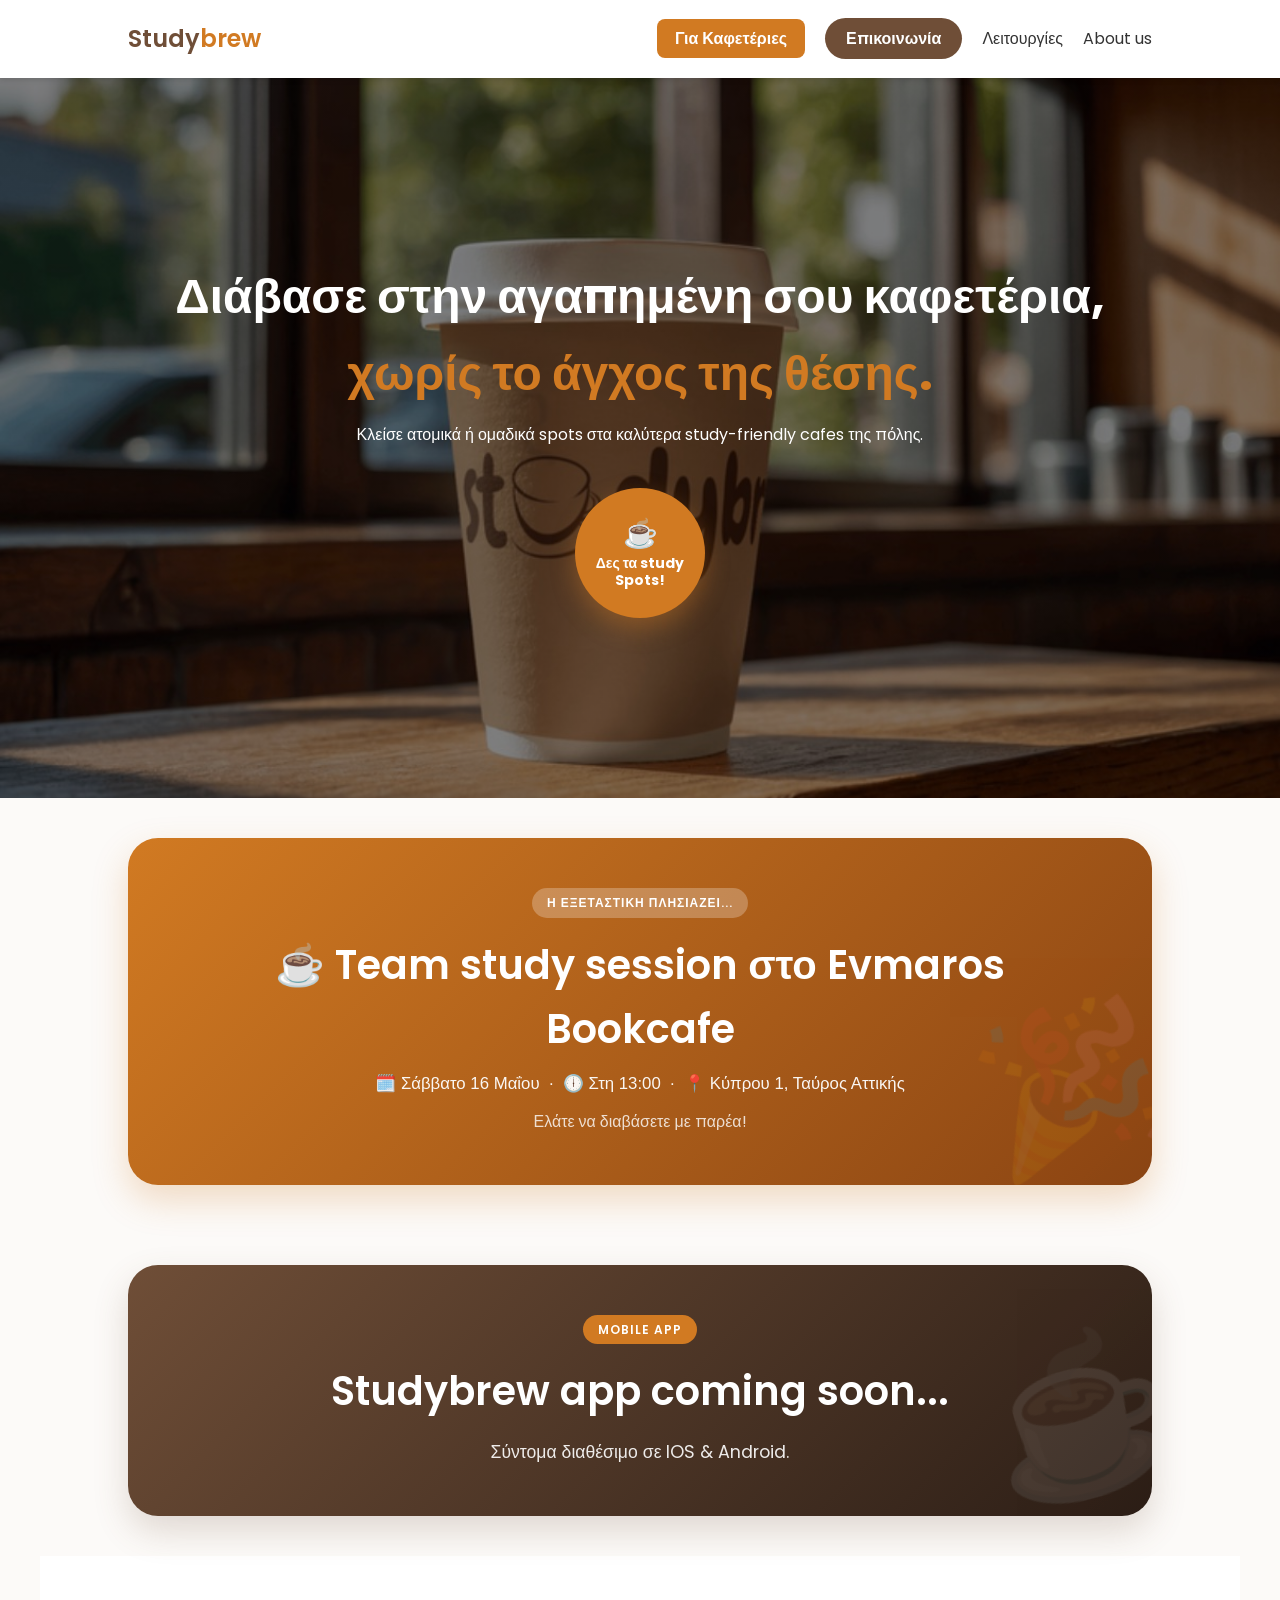
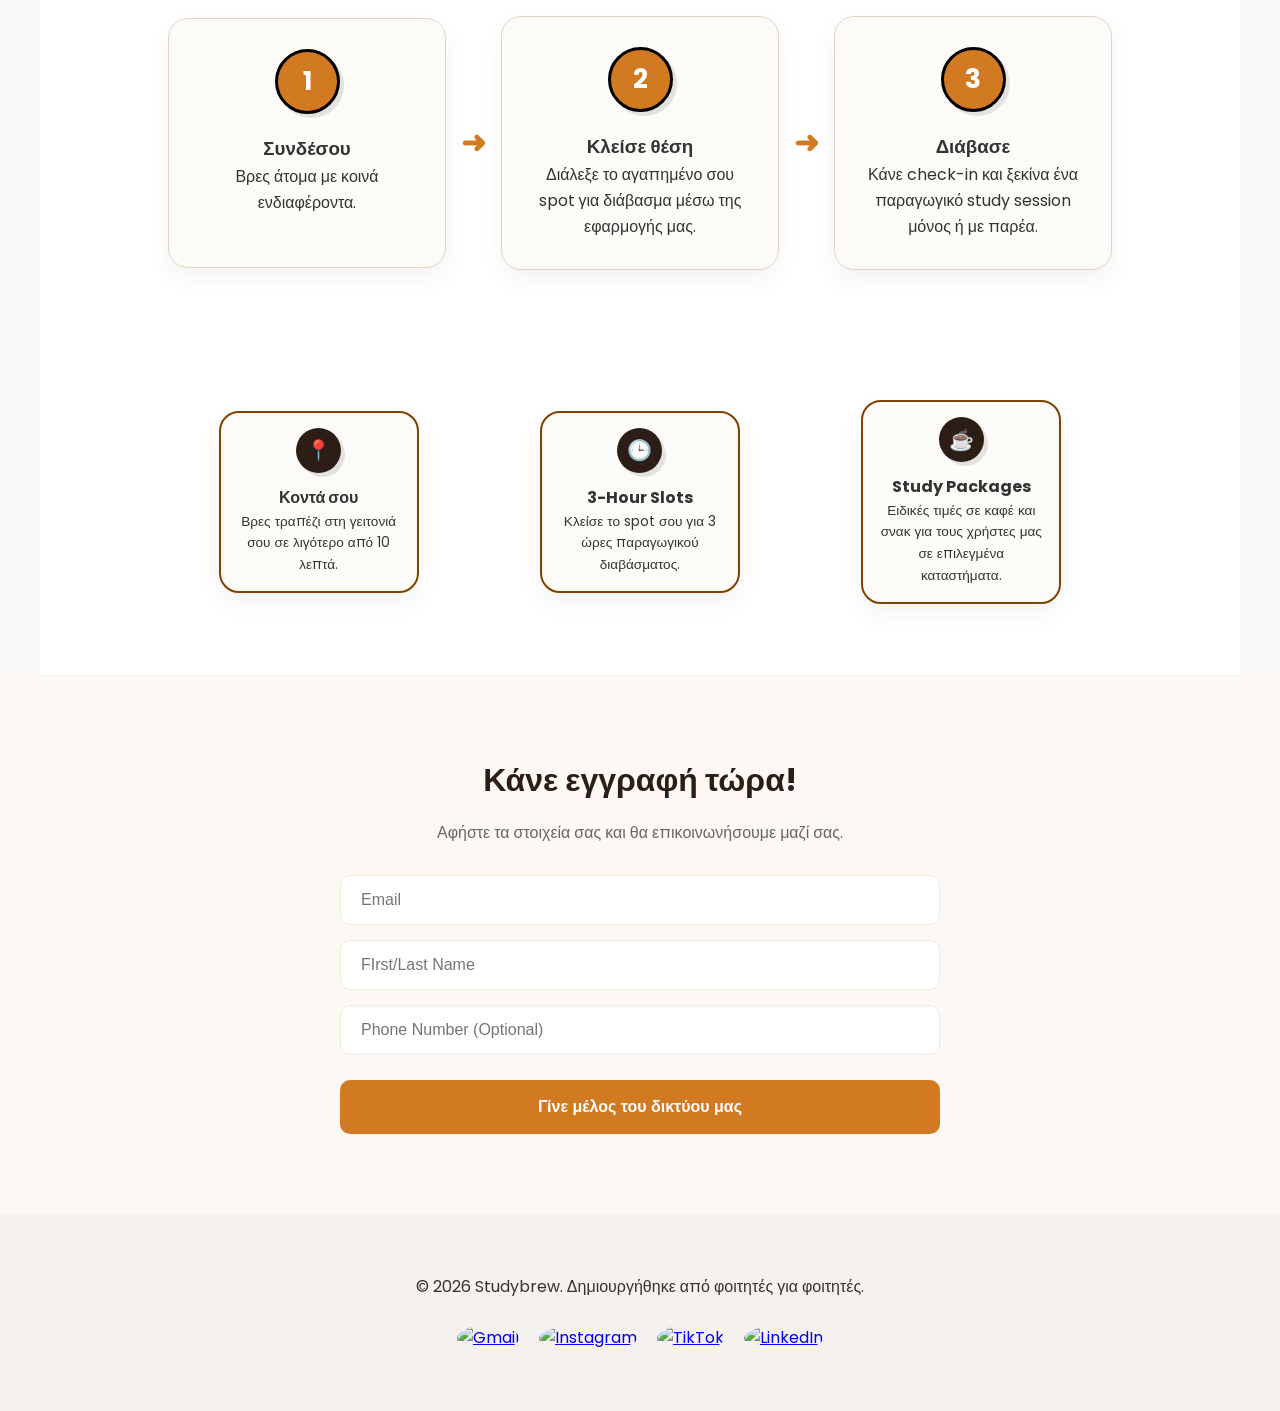
==== commit adbcba27: "event banner" ====
--- a/index.html
+++ b/index.html
@@ -105,6 +105,17 @@
         </div>
     </header>
 
+    <section class="event-banner">
+        <div class="event-banner-container">
+            <div class="event-banner-content">
+                <span class="event-banner-badge">Η εξεταστική πλησιάζει...</span>
+                <h2>☕ Team study session στο Evmaros Bookcafe</h2>
+                <p class="event-meta">🗓️ Σάββατο 16 Μαΐου &nbsp;·&nbsp; 🕕 Στη 13:00 &nbsp;·&nbsp; 📍 Κύπρου 1, Ταύρος Αττικής</p>
+                <p class="event-description">Ελάτε να διαβάσετε με παρέα!</p>
+            </div>
+        </div>
+    </section>
+
     <section class="app-banner">
         <div class="banner-container">
             <div class="banner-content">
@@ -201,13 +212,13 @@
     <footer>
         <p>&copy; 2026 Studybrew. Δημιουργήθηκε από φοιτητές για φοιτητές.</p>
         <div class="social-links">
-            <a href="mailto: studybrew.app@gmail.com" target="_blank">
+            <a href="mailto: infostudybrew@gmail.com" target="_blank">
                 <img src="https://s.yimg.com/fz/api/res/1.2/U1F_ApHHIZRpMD_cdmkapw--~C/YXBwaWQ9c3JjaGRkO2ZpPWZpbGw7aD00MTI7cHhvZmY9NTA7cHlvZmY9MTAwO3E9ODA7c3M9MTt3PTM4OA--/https://i.pinimg.com/736x/d5/96/65/d596650610d93c05587f4bc6ee39bfe5.jpg" alt="Gmail" class="social-icon-img">
             </a>
             <a href="https://instagram.com/studybrew__" target="_blank">
                 <img src="https://up.yimg.com/ib/th/id/OIP.pYHsG5OTS9o560bpL93jvgHaHa?pid=Api&rs=1&c=1&qlt=95&w=108&h=108" alt="Instagram" class="social-icon-img">
             </a>
-            <a href="https://tiktok.com/studybrew.app" target="_blank">
+            <a href="https://www.tiktok.com/@studybrew.app?_r=1&_t=ZN-95yKE5wse2g" target="_blank">
                  <img src="https://sp.yimg.com/ib/th/id/OIP.YBihg3khWw5WUbep0h8ghgHaHa?pid=Api&w=148&h=148&c=7&dpr=2&rs=1" alt="TikTok" class="social-icon-img">
             </a>
            
--- a/style.css
+++ b/style.css
@@ -1405,4 +1405,75 @@
         width: 100%; /* Το κουμπί πιάνει όλο το πλάτος στο κινητό */
         margin-left: 0;
     }
-}+}
+/* --- EVENT BANNER --- */
+.event-banner {
+    padding: 40px 10%;
+    background-color: #fcfaf8;
+}
+
+.event-banner-container {
+    background: linear-gradient(135deg, #d17a22 0%, #8b4513 100%);
+    border-radius: 30px;
+    padding: 50px;
+    text-align: center;
+    color: white;
+    box-shadow: 0 15px 35px rgba(209, 122, 34, 0.25);
+    position: relative;
+    overflow: hidden;
+}
+
+.event-banner-container::after {
+    content: '🎉';
+    position: absolute;
+    right: -10px;
+    bottom: -20px;
+    font-size: 150px;
+    opacity: 0.1;
+    transform: rotate(-15deg);
+}
+
+.event-banner-badge {
+    background: rgba(255, 255, 255, 0.25);
+    padding: 5px 15px;
+    border-radius: 50px;
+    font-size: 12px;
+    font-weight: 600;
+    text-transform: uppercase;
+    letter-spacing: 1px;
+    display: inline-block;
+    margin-bottom: 15px;
+}
+
+.event-banner-content h2 {
+    font-size: 2.5rem;
+    margin-bottom: 10px;
+    font-weight: 600;
+}
+
+.event-meta {
+    font-size: 1.05rem;
+    opacity: 0.95;
+    max-width: 700px;
+    margin: 0 auto 12px;
+    font-weight: 500;
+}
+
+.event-description {
+    font-size: 1rem;
+    opacity: 0.8;
+    max-width: 600px;
+    margin: 0 auto;
+}
+
+@media (max-width: 768px) {
+    .event-banner-content h2 {
+        font-size: 1.8rem;
+    }
+    .event-banner-container {
+        padding: 30px 20px;
+    }
+    .event-meta {
+        font-size: 0.9rem;
+    }
+}
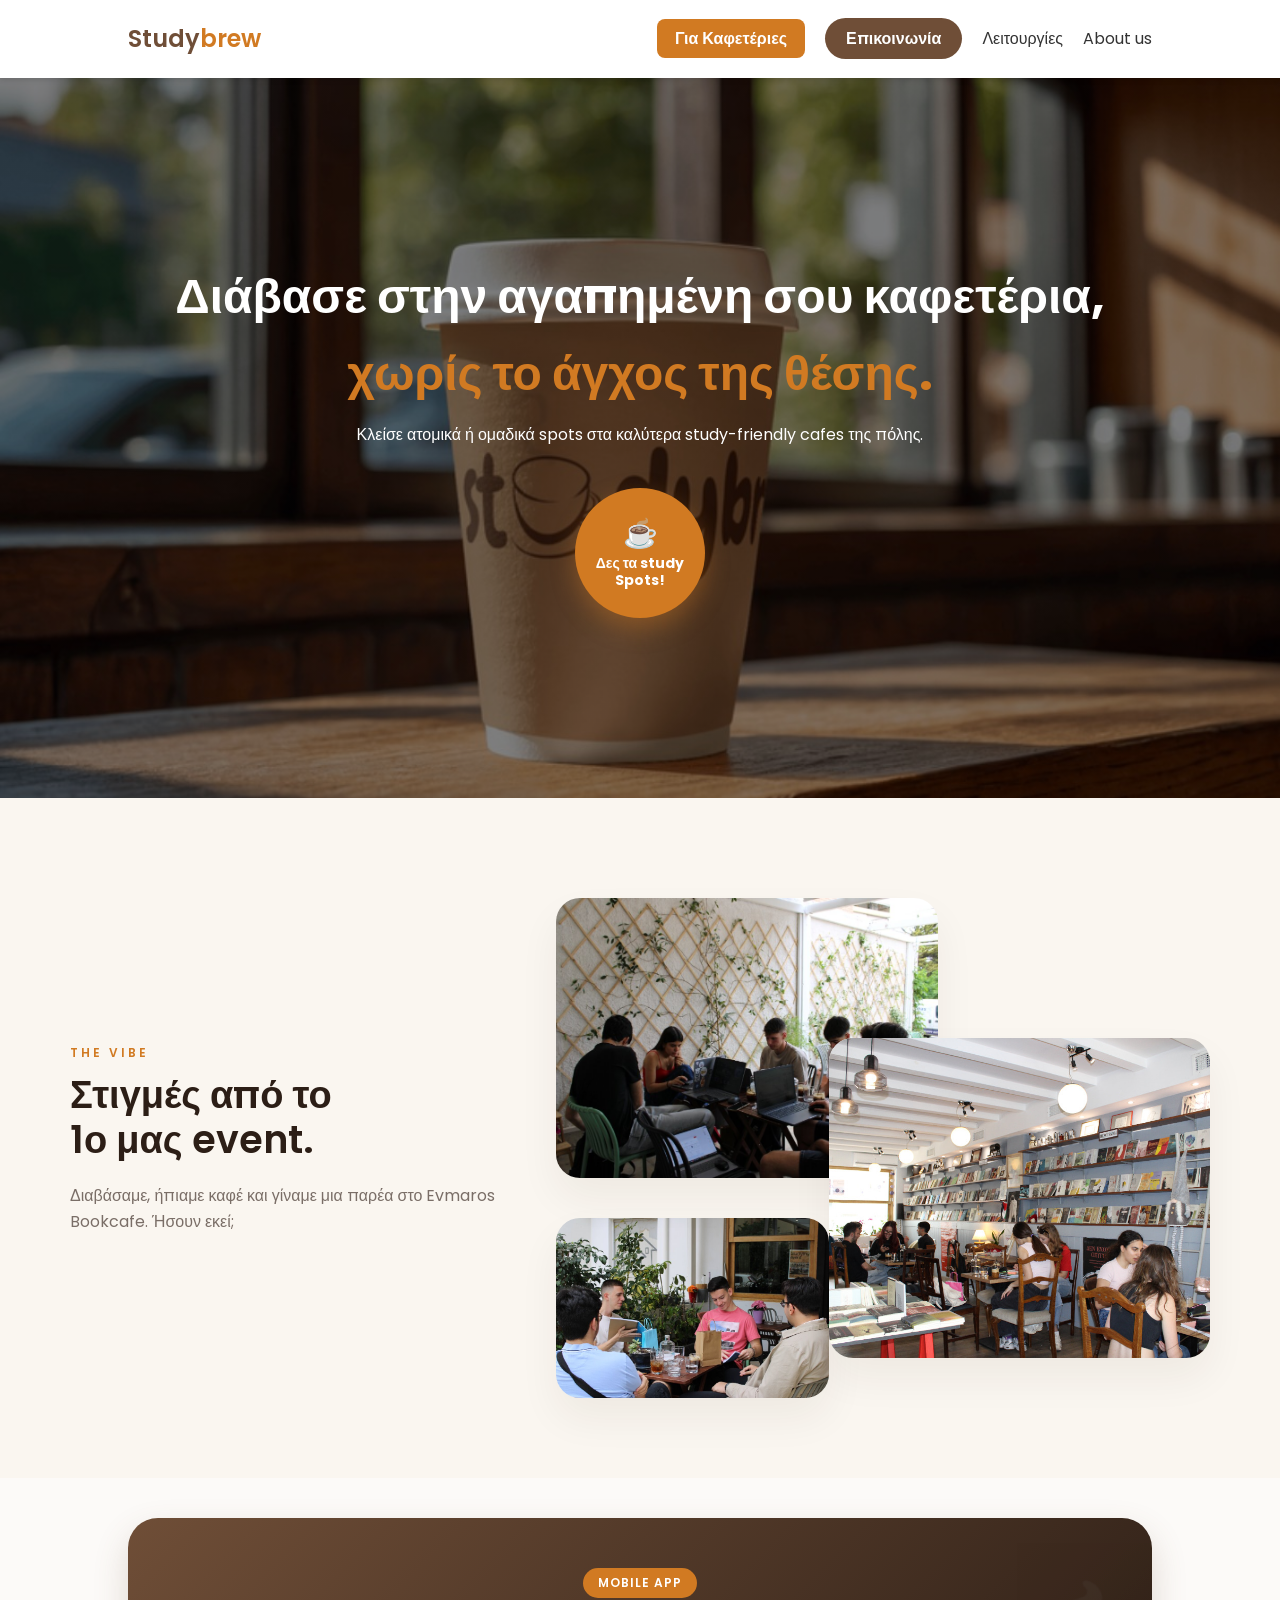
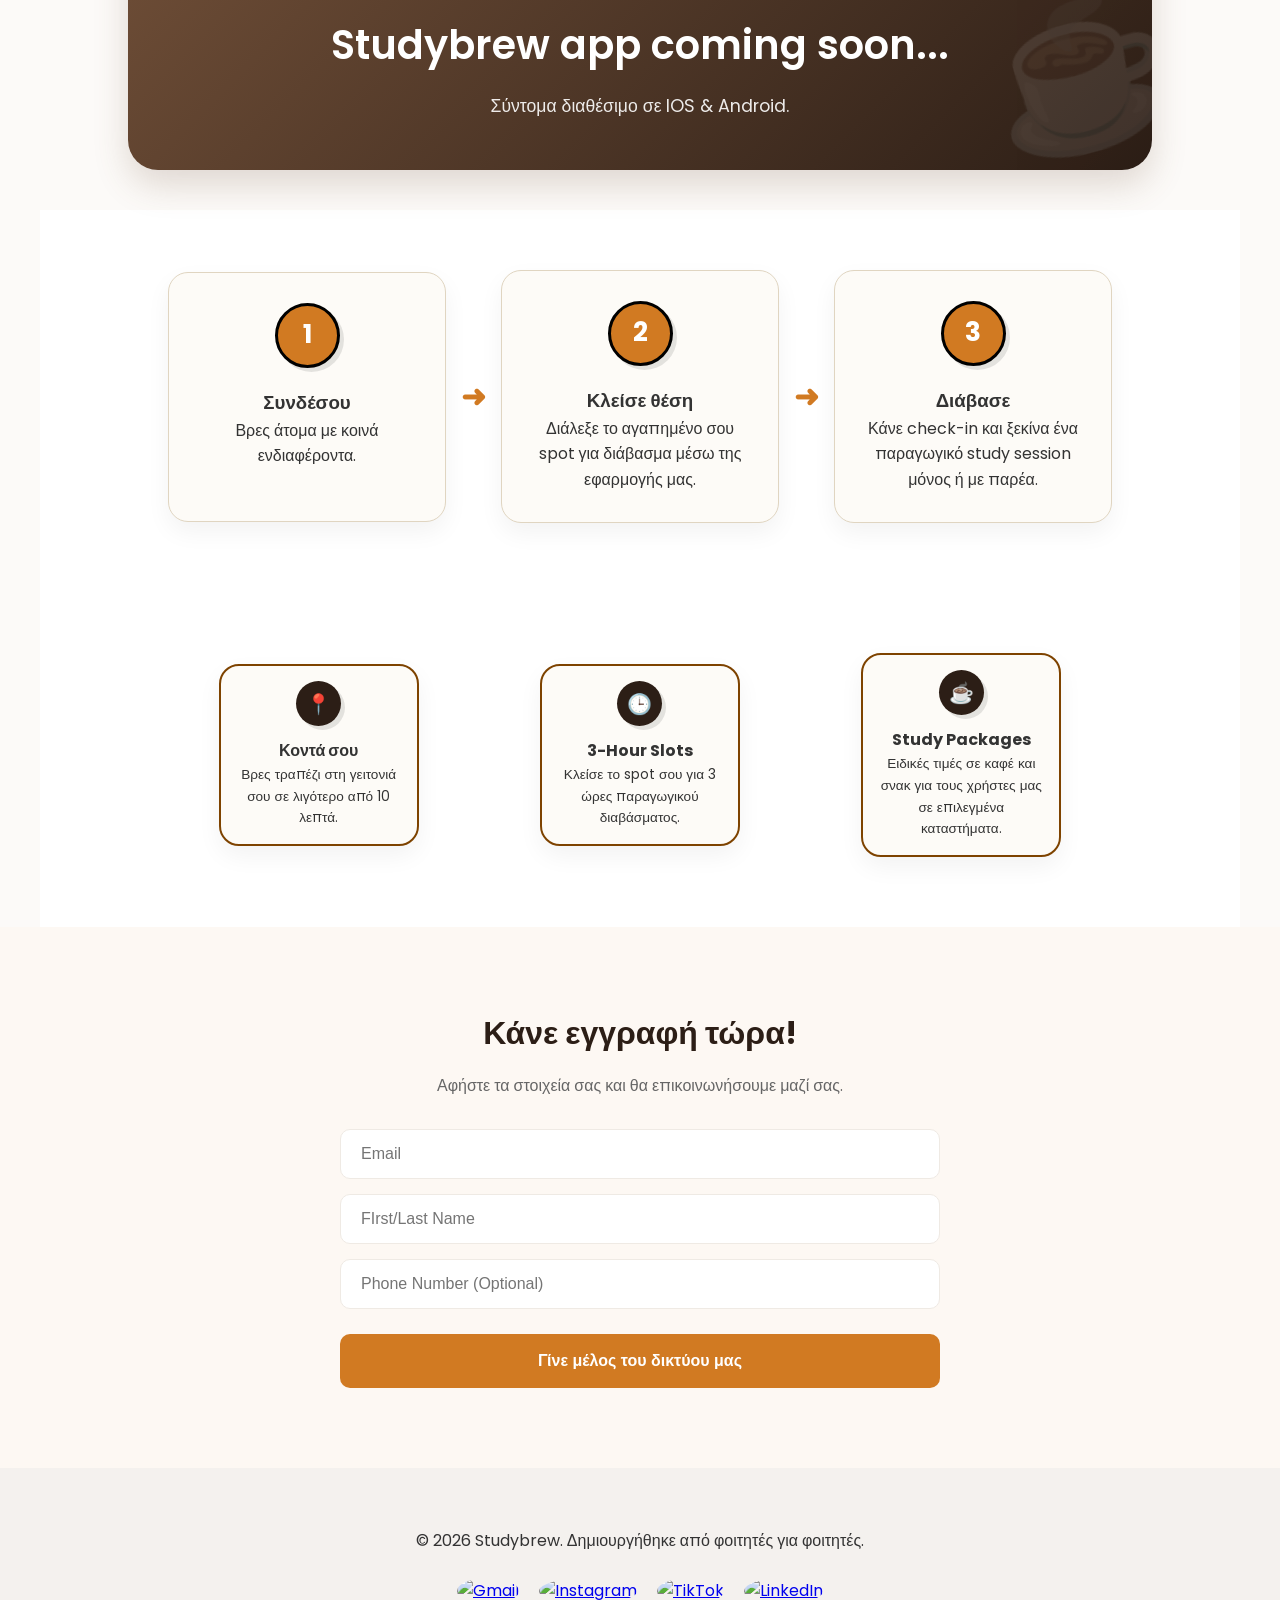
==== commit 621788bd: "add event photos" ====
--- a/index.html
+++ b/index.html
@@ -74,6 +74,194 @@
             text-decoration: none;
             display: inline-block;
         }
+
+        /* PREMIUM ORGANIC GALLERY CSS (ΠΡΟΣΘΗΚΗ) */
+        .premium-gallery {
+            padding: 100px 20px;
+            background-color: #faf6f0;
+            font-family: 'Poppins', sans-serif;
+            overflow: hidden;
+        }
+        .gallery-wrapper {
+            max-width: 1140px;
+            margin: 0 auto;
+            display: grid;
+            grid-template-columns: 1fr 1.5fr;
+            gap: 50px;
+            align-items: center;
+        }
+        .gallery-text-side {
+            text-align: left;
+        }
+        .mini-title {
+            font-size: 12px;
+            letter-spacing: 3px;
+            text-transform: uppercase;
+            color: #d17a22;
+            font-weight: 600;
+            display: block;
+            margin-bottom: 10px;
+        }
+        .gallery-text-side h2 {
+            font-size: 38px;
+            line-height: 1.2;
+            color: #2c1e16;
+            font-weight: 600;
+            margin-bottom: 20px;
+        }
+        .gallery-text-side p {
+            color: #7a6e67;
+            font-size: 16px;
+            line-height: 1.6;
+        }
+        .organic-grid {
+            display: grid;
+            grid-template-columns: repeat(12, 1fr);
+            position: relative;
+            height: 480px;
+        }
+        .collage-item {
+            position: absolute;
+            background: #faf6f0;
+            border-radius: 24px;
+            box-shadow: 0 20px 40px rgba(44, 30, 22, 0.06);
+            overflow: hidden;
+            cursor: pointer;
+            transition: all 0.5s cubic-bezier(0.16, 1, 0.3, 1);
+        }
+        .collage-item img {
+            width: 100%;
+            height: 100%;
+            object-fit: cover;
+            transition: transform 0.6s cubic-bezier(0.16, 1, 0.3, 1);
+        }
+        .item-one {
+            grid-column: 1 / 8;
+            top: 0;
+            width: 100%;
+            height: 280px;
+            z-index: 2;
+        }
+        .item-two {
+            grid-column: 6 / 13;
+            top: 140px;
+            width: 100%;
+            height: 320px;
+            z-index: 3;
+        }
+        .item-three {
+            grid-column: 1 / 6;
+            bottom: -20px;
+            width: 100%;
+            height: 180px;
+            z-index: 1;
+        }
+        .collage-item:hover {
+            transform: translateY(-10px) scale(1.02);
+            box-shadow: 0 30px 60px rgba(111, 78, 55, 0.15);
+            z-index: 4;
+        }
+        .collage-item:hover img {
+            transform: scale(1.05);
+        }
+        .view-btn {
+            position: absolute;
+            top: 20px;
+            right: 20px;
+            background: rgba(255, 255, 255, 0.9);
+            width: 40px;
+            height: 40px;
+            border-radius: 50%;
+            display: flex;
+            align-items: center;
+            justify-content: center;
+            opacity: 0;
+            transform: scale(0.8);
+            transition: all 0.3s ease;
+        }
+        .collage-item:hover .view-btn {
+            opacity: 1;
+            transform: scale(1);
+        }
+
+        /* LIGHTBOX STYLING (ΠΡΟΣΘΗΚΗ) */
+        .lightbox-overlay {
+            display: none;
+            position: fixed;
+            top: 0;
+            left: 0;
+            width: 100%;
+            height: 100%;
+            background: rgba(0, 0, 0, 0.9);
+            z-index: 9999;
+            align-items: center;
+            justify-content: center;
+            opacity: 0;
+            transition: opacity 0.3s ease;
+        }
+        .lightbox-overlay.show {
+            display: flex;
+            opacity: 1;
+        }
+        .lightbox-content {
+            max-width: 85%;
+            max-height: 80%;
+            text-align: center;
+            position: relative;
+            animation: zoomIn 0.3s ease;
+        }
+        .lightbox-content img {
+            max-width: 100%;
+            max-height: 75vh;
+            border-radius: 12px;
+            box-shadow: 0 10px 30px rgba(0,0,0,0.5);
+        }
+        #lightbox-caption {
+            color: white;
+            margin-top: 15px;
+            font-size: 18px;
+            font-weight: 500;
+        }
+        .lightbox-close {
+            position: absolute;
+            top: 20px;
+            right: 30px;
+            color: white;
+            font-size: 40px;
+            font-weight: bold;
+            cursor: pointer;
+            transition: 0.2s;
+        }
+        .lightbox-close:hover {
+            color: #d17a22;
+        }
+        @keyframes zoomIn {
+            from { transform: scale(0.9); opacity: 0; }
+            to { transform: scale(1); opacity: 1; }
+        }
+
+        @media (max-width: 900px) {
+            .gallery-wrapper {
+                grid-template-columns: 1fr;
+                gap: 40px;
+                text-align: center;
+            }
+            .gallery-text-side { text-align: center; }
+            .organic-grid {
+                height: auto;
+                display: flex;
+                flex-direction: column;
+                gap: 20px;
+            }
+            .collage-item {
+                position: relative;
+                top: auto !important;
+                bottom: auto !important;
+                left: auto !important;
+                height: 250px !important;
+                width: 100% !important;
+            }
+        }
     </style>
 </head>
 
@@ -105,13 +293,29 @@
         </div>
     </header>
 
-    <section class="event-banner">
-        <div class="event-banner-container">
-            <div class="event-banner-content">
-                <span class="event-banner-badge">Η εξεταστική πλησιάζει...</span>
-                <h2>☕ Team study session στο Evmaros Bookcafe</h2>
-                <p class="event-meta">🗓️ Σάββατο 16 Μαΐου &nbsp;·&nbsp; 🕕 Στη 13:00 &nbsp;·&nbsp; 📍 Κύπρου 1, Ταύρος Αττικής</p>
-                <p class="event-description">Ελάτε να διαβάσετε με παρέα!</p>
+
+    <!-- PREMIUM COllAGE GALLERY -->
+    <section class="premium-gallery">
+        <div class="gallery-wrapper">
+            <div class="gallery-text-side">
+                <span class="mini-title">The Vibe</span>
+                <h2>Στιγμές από το<br>1ο μας event.</h2>
+                <p>Διαβάσαμε, ήπιαμε καφέ και γίναμε μια παρέα στο Evmaros Bookcafe. Ήσουν εκεί; </p>
+            </div>
+            
+            <div class="organic-grid">
+                <div class="collage-item item-one" onclick="openLightbox('images/event1_1.jpg', 'Full house στο Evmaros! ☕')">
+                    <img src="images/event3.jpg" alt="Studybrew Event 1">
+                    <div class="view-btn"><span>🔍</span></div>
+                </div>
+                <div class="collage-item item-two" onclick="openLightbox('images/event1_2.jpg', 'Focus & Καφές 📚')">
+                    <img src="images/event1.jpg.jpg" alt="Studybrew Event 2">
+                    <div class="view-btn"><span>🔍</span></div>
+                </div>
+                <div class="collage-item item-three" onclick="openLightbox('images/event1_3.jpg', 'Γνωριμίες & Networking 🤝')">
+                    <img src="images/event2.jpg" alt="Studybrew Event 3">
+                    <div class="view-btn"><span>🔍</span></div>
+                </div>
             </div>
         </div>
     </section>
@@ -215,7 +419,7 @@
             <a href="mailto: infostudybrew@gmail.com" target="_blank">
                 <img src="https://s.yimg.com/fz/api/res/1.2/U1F_ApHHIZRpMD_cdmkapw--~C/YXBwaWQ9c3JjaGRkO2ZpPWZpbGw7aD00MTI7cHhvZmY9NTA7cHlvZmY9MTAwO3E9ODA7c3M9MTt3PTM4OA--/https://i.pinimg.com/736x/d5/96/65/d596650610d93c05587f4bc6ee39bfe5.jpg" alt="Gmail" class="social-icon-img">
             </a>
-            <a href="https://instagram.com/studybrew__" target="_blank">
+            <a href="https://instagram.com/studybrew.app" target="_blank">
                 <img src="https://up.yimg.com/ib/th/id/OIP.pYHsG5OTS9o560bpL93jvgHaHa?pid=Api&rs=1&c=1&qlt=95&w=108&h=108" alt="Instagram" class="social-icon-img">
             </a>
             <a href="https://www.tiktok.com/@studybrew.app?_r=1&_t=ZN-95yKE5wse2g" target="_blank">
@@ -228,6 +432,33 @@
         </div>
     </footer>
 
+    <!-- LIGHTBOX OVERLAY HTML (ΠΡΟΣΘΗΚΗ) -->
+    <div id="lightbox" class="lightbox-overlay" onclick="closeLightbox()">
+        <span class="lightbox-close">&times;</span>
+        <div class="lightbox-content" onclick="event.stopPropagation()">
+            <img id="lightbox-img" src="" alt="Large view">
+            <div id="lightbox-caption"></div>
+        </div>
+    </div>
+
    <script src="script.js"></script>
+   
+   <!-- LIGHTBOX JAVASCRIPT (ΠΡΟΣΘΗΚΗ) -->
+   <script>
+        function openLightbox(imageSrc, captionText) {
+            const lightbox = document.getElementById('lightbox');
+            const lightboxImg = document.getElementById('lightbox-img');
+            const lightboxCaption = document.getElementById('lightbox-caption');
+            
+            lightboxImg.src = imageSrc;
+            lightboxCaption.textContent = captionText;
+            lightbox.classList.add('show');
+        }
+
+        function closeLightbox() {
+            const lightbox = document.getElementById('lightbox');
+            lightbox.classList.remove('show');
+        }
+   </script>
 </body>
 </html>
--- a/style.css
+++ b/style.css
@@ -1,4 +1,4 @@
-/* --- ΓΕΝΙΚΕΣ ΡΥΘΜΙΣΕΙΣ --- */
+/* --- general --- */
 * {
     margin: 0;
     padding: 0;
@@ -62,7 +62,7 @@
 .hero h1 span { color: #d17a22; }
 .hero p { margin-bottom: 5px; }
 
-/* --- Ο ΚΥΚΛΟΣ "ΔΕΣ ΤΑ STUDY SPOTS" --- */
+
 .spots-circle-container {
     margin-top: 40px;
     display: flex;
@@ -105,7 +105,7 @@
 .circle-icon { font-size: 28px; margin-bottom: 5px; }
 .circle-text { font-size: 14px; }
 
-/* --- REWARDS SECTION --- */
+/* --- rewards section --- */
 .rewards-section { padding: 60px 10%; }
 .rewards-box {
     display: flex;
@@ -133,7 +133,7 @@
 
 .rewards-icon-img { width: 180px; border-radius: 15px; }
 
-/* --- UNIFIED HOW IT WORKS & FEATURES (BOXES WITH ARROWS) --- */
+
 .how-it-works-arrows, .features {
     display: flex;
     justify-content: center;
@@ -451,7 +451,7 @@
 /* --- SPECIAL NAV BUTTON --- */
 .nav-btn-special {
     background-color: #d17a22;
-    color: white !important; /* Για να μην επηρεάζεται από τα άλλα links */
+    color: white !important;
     padding: 8px 18px;
     border-radius: 8px;
     font-weight: 600 !important;
@@ -494,39 +494,39 @@
     margin: 0 auto;
     border-radius: 2px;
 }
-/* --- 2. FEATURES MODERN (Τα νέα μικρά κουτάκια) --- */
+
 .features-modern {
     display: flex;
     justify-content: center;
-    gap: 20px; /* Λίγο μικρότερο κενό */
-    padding: 40px 10%; /* Μικρότερο padding πάνω-κάτω */
+    gap: 20px; 
+    padding: 40px 10%; 
     background-color: #fff;
-    max-width: 1000px; /* Πιο στενό container για να "μαζέψουν" */
+    max-width: 1000px; 
     margin: 0 auto;
     flex-wrap: wrap;
 }
 
 .feature-card-new {
     flex: 1;
-    min-width: 200px; /* Μικρότερο ελάχιστο πλάτος */
-    max-width: 280px; /* Μικρότερο μέγιστο πλάτος */
-    padding: 20px 15px; /* Λιγότερος εσωτερικός χώρος */
+    min-width: 200px; 
+    max-width: 280px; 
+    padding: 20px 15px; 
     background: #ffffff;
     border: 1px solid #efeae4; 
-    border-radius: 12px; /* Πιο μικρές γωνίες */
+    border-radius: 12px; 
     text-align: center;
     transition: 0.3s ease;
-    box-shadow: 0 4px 10px rgba(111, 78, 55, 0.04); /* Πιο απαλή σκιά */
+    box-shadow: 0 4px 10px rgba(111, 78, 55, 0.04); 
 }
 
 .feature-card-new:hover {
-    transform: translateY(-5px); /* Μικρότερο "σήκωμα" στο hover */
+    transform: translateY(-5px); 
     border-color: #d17a22;
     box-shadow: 0 8px 20px rgba(170, 6, 6, 0.08);
 }
 
 .icon-new {
-    width: 45px; /* Πιο μικρό εικονίδιο */
+    width: 45px; 
     height: 45px;
     background-color: #fdf8f3;
     color: #d12222;
@@ -534,30 +534,30 @@
     display: flex;
     align-items: center;
     justify-content: center;
-    font-size: 20px; /* Μικρότερο emoji */
+    font-size: 20px; 
     margin: 0 auto 12px;
     border: 1.5px solid #d17a22;
 }
 
-/* Πιο μικρά γράμματα μέσα στα κουτάκια */
+
 .feature-card-new h3 {
-    font-size: 1rem; /* Μικρότερος τίτλος */
+    font-size: 1rem; 
     color: #2c1e16;
     margin-bottom: 8px;
     font-weight: 600;
 }
 
 .feature-card-new p {
-    font-size: 0.85rem; /* Μικρότερο κείμενο */
+    font-size: 0.85rem; 
     color: #666;
     line-height: 1.4;
 }
-/* ΑΝΑΓΚΑΣΤΙΚΟ ΜΙΚΡΟ ΜΕΓΕΘΟΣ ΓΙΑ ΤΑ FEATURES */
+/* features */
 #features .step-arrow-card {
-    flex: 0 1 200px !important; /* Μην απλώνεσαι, μείνε στα 250px */
+    flex: 0 1 200px !important; 
     min-width: 200px !important;
     max-width: 190px !important;
-    min-height: 150px !important; /* Πιο κοντό */
+    min-height: 150px !important;
     padding: 15px !important;
     margin: 10px auto;
     border: 2px solid #7e4300 !important; 
@@ -579,15 +579,15 @@
     font-size: 0.85rem !important;
 }
 
-/* Ευθυγράμμιση του container */
+/*  container */
 #features {
     justify-content: center !important;
     gap: 20px !important;
 }
 #features .step-icon-wrapper {
-    background-color: #2c1e16 !important; /* Το χρώμα του κύκλου */
-    color: #ffffff !important;           /* Το χρώμα του εικονιδίου */
-    border: none !important;             /* Αφαιρεί τη γραμμή */
+    background-color: #2c1e16 !important; 
+    color: #ffffff !important;          
+    border: none !important;            
 }
 /* --- FLOATING HERO STATS --- */
 .hero-stats-floating {
@@ -600,8 +600,8 @@
 .stat-circle {
     width: 100px;
     height: 100px;
-    background: rgba(44, 30, 22, 0.9); /* Σκούρο καφέ με λίγη διαφάνεια */
-    border: 2px solid #d17a22;        /* Πορτοκαλί περίγραμμα */
+    background: rgba(44, 30, 22, 0.9); 
+    border: 2px solid #d17a22;       
     border-radius: 50%;
     display: flex;
     flex-direction: column;
@@ -612,14 +612,14 @@
     animation: floatAnim 3s infinite ease-in-out;
 }
 
-/* Διαφορετικός χρονισμός για να μην κουνιούνται όλα μαζί */
+
 .stat-circle:nth-child(2) { animation-delay: 0.5s; }
 .stat-circle:nth-child(3) { animation-delay: 1s; }
 
 .stat-circle .num {
     font-size: 1.4rem;
     font-weight: 800;
-    color: #d17a22; /* Πορτοκαλί νούμερα */
+    color: #d17a22; 
 }
 
 .stat-circle .txt {
@@ -629,13 +629,12 @@
     letter-spacing: 0.5px;
 }
 
-/* Animation για να "επιπλέουν" */
 @keyframes floatAnim {
     0%, 100% { transform: translateY(0); }
     50% { transform: translateY(-10px); }
 }
 
-/* Responsive για κινητά */
+/* Responsive for mobile */
 @media (max-width: 600px) {
     .stat-circle {
         width: 85px;
@@ -643,7 +642,7 @@
     }
     .stat-circle .num { font-size: 1.1rem; }
 }
-/* --- HOW IT WORKS ΓΙΑ ΕΠΙΧΕΙΡΗΣΕΙΣ --- */
+/* --- HOW IT WORKS FOR BUSINESSES --- */
 .how-it-works-business {
     padding: 60px 10%;
     background-color: #fff;
@@ -677,11 +676,11 @@
     box-shadow: 0 10px 25px rgba(111, 78, 55, 0.08);
 }
 
-/* ΤΟ ΚΥΚΛΑΚΙ ΜΕ ΤΟΝ ΑΡΙΘΜΟ - Σκούρο Καφέ */
+
 .biz-num {
     width: 50px;
     height: 50px;
-    background-color: #2c1e16; /* Σκούρο Καφέ */
+    background-color: #2c1e16; 
     color: #ffffff;
     border-radius: 50%;
     display: flex;
@@ -690,7 +689,7 @@
     font-size: 1.2rem;
     font-weight: 700;
     margin: 0 auto 20px;
-    border: 2px solid #d17a22; /* Πορτοκαλί περίγραμμα στο κυκλάκι */
+    border: 2px solid #d17a22; 
 }
 
 .biz-step-card h3 {
@@ -744,7 +743,6 @@
     box-shadow: 0 10px 25px rgba(111, 78, 55, 0.08);
 }
 
-/* Τα Αστέρια - Πορτοκαλί */
 .stars {
     color: #d17a22;
     font-size: 1.2rem;
@@ -759,10 +757,10 @@
     margin-bottom: 20px;
 }
 
-/* Πληροφορίες - Σκούρο Καφέ */
+
 .reviewer-info strong {
     display: block;
-    color: #2c1e16; /* Σκούρο Καφέ */
+    color: #2c1e16; 
     font-size: 1.1rem;
 }
 
@@ -773,7 +771,7 @@
     letter-spacing: 0.5px;
 }
 
-/* Εικονίδιο εισαγωγικών (Quotes) */
+
 .review-card::before {
     content: '"';
     position: absolute;
@@ -804,7 +802,7 @@
 }
 
 .faq-item:hover {
-    border-color: #d17a22; /* Πορτοκαλί περίγραμμα στο hover */
+    border-color: #d17a22; 
     box-shadow: 0 5px 15px rgba(111, 78, 55, 0.05);
 }
 
@@ -817,16 +815,16 @@
     cursor: pointer;
 }
 
-/* Η Ερώτηση - Σκούρο Καφέ */
+
 .faq-question h3 {
     font-size: 1.05rem;
-    color: #2c1e16; /* Σκούρο Καφέ */
+    color: #2c1e16; 
     font-weight: 600;
 }
 
-/* Το Σύμβολο + - Πορτοκαλί */
+
 .faq-toggle {
-    color: #d17a22; /* Πορτοκαλί */
+    color: #d17a22; 
     font-size: 1.5rem;
     font-weight: bold;
 }
@@ -834,11 +832,11 @@
 .faq-answer {
     padding: 0 25px 20px;
     background-color: #fdfbf7;
-    display: none; /* Αν θέλεις να ανοίγει με JavaScript */
-    /* Για τώρα, αφαίρεσε το display: none αν θες να φαίνονται όλα */
-}
-
-/* Προσωρινά τα εμφανίζουμε όλα - Αν βάλεις JS, αφαίρεσε την από κάτω γραμμή */
+    display: none; 
+   
+}
+
+
 .faq-answer { display: block; }
 
 .faq-answer p {
@@ -848,7 +846,7 @@
 }
 
 .faq-answer strong {
-    color: #d17a22; /* Έμφαση στο κείμενο με Πορτοκαλί */
+    color: #d17a22;
 }
 /* --- COMPARISON STYLE --- */
 .comparison-section {
@@ -858,13 +856,13 @@
 
 .comp-wrapper {
     display: flex;
-    align-items: stretch; /* Για να έχουν το ίδιο ύψος */
-    justify-content: center;
-    gap: 0; /* Τα κολλάμε για να φαίνεται η αντίθεση */
+    align-items: stretch; 
+    justify-content: center;
+    gap: 0; 
     max-width: 1000px;
     margin: 50px auto 0;
     border-radius: 25px;
-    overflow: hidden; /* Για να φαίνονται οι γωνίες στρογγυλές */
+    overflow: hidden; 
     box-shadow: 0 15px 40px rgba(0,0,0,0.1);
 }
 
@@ -874,7 +872,7 @@
     position: relative;
 }
 
-/* Η "Παλιά" Πλευρά (Γκρι/Απαλό) */
+
 .old-way {
     background-color: #f8f9fa;
     color: #888;
@@ -889,11 +887,11 @@
 
 .old-way .icon { color: #ff6b6b; margin-right: 10px; font-weight: bold; }
 
-/* Η Πλευρά StudyBrew (Σκούρο Καφέ & Πορτοκαλί) */
+
 .brew-way {
-    background-color: #2c1e16; /* Σκούρο Καφέ */
+    background-color: #2c1e16; 
     color: #fff;
-    border-left: 4px solid #d17a22; /* Πορτοκαλί διαχωριστικό */
+    border-left: 4px solid #d17a22; 
 }
 
 .brew-way .comp-header {
@@ -905,7 +903,7 @@
 
 .brew-way .icon { color: #d17a22; margin-right: 10px; font-weight: bold; }
 
-/* Το Badge "Η ΛΥΣΗ" */
+
 .comp-badge {
     position: absolute;
     top: 20px;
@@ -919,7 +917,6 @@
     letter-spacing: 1px;
 }
 
-/* Λίστα */
 .comp-list {
     list-style: none;
     padding: 0;
@@ -932,7 +929,7 @@
     align-items: center;
 }
 
-/* Κουμπί μέσα στην κάρτα */
+
 .comp-btn {
     display: inline-block;
     margin-top: 30px;
@@ -950,15 +947,15 @@
     color: #2c1e16;
 }
 
-/* Responsive για κινητά */
+/* Responsive for mobile */
 @media (max-width: 850px) {
     .comp-wrapper { flex-direction: column; }
     .brew-way { border-left: none; border-top: 5px solid #d17a22; }
 }
-/* --- STYLE ΓΙΑ ΤΗ ΦΟΡΜΑ ΕΠΙΚΟΙΝΩΝΙΑΣ --- */
+/* --- STYLE FOR COMMUNICATION FORM --- */
 .final-cta {
     padding: 80px 10%;
-    background-color: #fdf8f3; /* Απαλό φόντο που ταιριάζει με το πορτοκαλί */
+    background-color: #fdf8f3; 
     text-align: center;
 }
 
@@ -968,7 +965,7 @@
 }
 
 .cta-box h2 {
-    color: #2c1e16; /* Σκούρο Καφέ */
+    color: #2c1e16;
     margin-bottom: 15px;
     font-size: 2rem;
 }
@@ -994,13 +991,13 @@
 }
 
 .biz-form input:focus {
-    border-color: #d17a22; /* Πορτοκαλί περίγραμμα όταν γράφεις */
+    border-color: #d17a22; 
     box-shadow: 0 0 8px rgba(209, 122, 34, 0.1);
 }
 
 .submit-btn {
     padding: 18px;
-    background-color: #d17a22; /* Πορτοκαλί κουμπί */
+    background-color: #d17a22; 
     color: white;
     border: none;
     border-radius: 10px;
@@ -1012,7 +1009,7 @@
 }
 
 .submit-btn:hover {
-    background-color: #2c1e16; /* Γίνεται σκούρο καφέ στο hover */
+    background-color: #2c1e16; 
     transform: translateY(-2px);
 }
 /* --- THANKS PAGE STYLE --- */
@@ -1021,7 +1018,7 @@
     display: flex;
     justify-content: center;
     align-items: center;
-    background-color: #fcfaf8; /* Απαλό φόντο */
+    background-color: #fcfaf8; 
     text-align: center;
     padding: 20px;
 }
@@ -1038,7 +1035,7 @@
 .check-icon {
     width: 80px;
     height: 80px;
-    background-color: #d17a22; /* Πορτοκαλί */
+    background-color: #d17a22; 
     color: white;
     font-size: 2.5rem;
     line-height: 80px;
@@ -1047,7 +1044,7 @@
 }
 
 .thanks-content h1 {
-    color: #2c1e16; /* Σκούρο Καφέ */
+    color: #2c1e16; 
     font-size: 2rem;
     margin-bottom: 15px;
 }
@@ -1122,7 +1119,7 @@
 /* --- MOBILE RESPONSIVE STYLE --- */
 
 @media (max-width: 768px) {
-    /* 1. Navbar: Το logo και το μενού να μπαίνουν σε στήλη */
+    /* 1. Navbar*/
     nav {
         flex-direction: column;
         padding: 15px;
@@ -1130,7 +1127,7 @@
     }
 
     nav ul {
-        flex-wrap: wrap; /* Επιτρέπει στα κουμπιά να αλλάζουν γραμμή αν δεν χωράνε */
+        flex-wrap: wrap; 
         justify-content: center;
         gap: 10px;
         font-size: 14px;
@@ -1141,7 +1138,7 @@
         font-size: 13px;
     }
 
-    /* 2. Hero Section: Μικρότερα γράμματα για να μην πιάνουν όλη την οθόνη */
+    /* 2. Hero Section */
     .hero h1 {
         font-size: 24px;
         line-height: 1.3;
@@ -1151,7 +1148,7 @@
         font-size: 16px;
     }
 
-    /* 3. Steps & Features: Από οριζόντια, γίνονται κάθετα */
+    /* 3. Steps & Features*/
     .how-it-works-arrows, 
     .features, 
     .biz-steps-container {
@@ -1162,26 +1159,26 @@
     }
 
     .flow-arrow {
-        transform: rotate(90deg); /* Το βέλος δείχνει προς τα κάτω αντί για δεξιά */
+        transform: rotate(90deg); 
         margin: 10px 0;
     }
 
     .step-arrow-card, .biz-step-card {
-        width: 90%; /* Πιάνουν όλο το πλάτος του κινητού */
+        width: 90%; 
         max-width: 350px;
     }
 
-    /* 4. Φόρμα: Πιο άνετα περιθώρια */
+    /* 4. Form */
     .cta-box {
         width: 95%;
         padding: 20px;
     }
 
     .biz-form input {
-        font-size: 16px; /* Εμποδίζει το αυτόματο zoom στο iPhone */
-    }
-
-    /* 5. Popup: Να χωράει στην οθόνη του κινητού */
+        font-size: 16px; 
+    }
+
+    /* 5. Popup*/
     .popup-content {
         width: 90%;
         padding: 25px;
@@ -1191,7 +1188,7 @@
         font-size: 18px;
     }
 
-    /* 6. Footer: Τα social links να είναι πιο μεγάλα για να πατιούνται εύκολα */
+    /* 6. Footer */
     .social-links {
         gap: 20px;
     }
@@ -1204,7 +1201,7 @@
 /* --- UNIVERSAL MOBILE RESPONSIVE (iOS & Android) --- */
 
 @media (max-width: 768px) {
-    /* 1. Navbar: Στοίχιση σε στήλη για να μην στριμώχνονται τα κουμπιά */
+    
     nav {
         flex-direction: column;
         padding: 15px 20px;
@@ -1214,19 +1211,19 @@
 
     nav ul {
         flex-direction: row;
-        flex-wrap: wrap; /* Επιτρέπει στα κουμπιά να αλλάζουν γραμμή αν είναι πολλά */
+        flex-wrap: wrap; 
         justify-content: center;
         gap: 10px;
     }
 
-    /* 2. Hero Section: Διόρθωση μεγέθους για να μην βγαίνει εκτός οθόνης */
+    /* 2. Hero Section */
     .hero {
         padding: 60px 20px;
         min-height: auto;
     }
 
     .hero h1 {
-        font-size: 1.6rem; /* Πιο μαζεμένο για μικρές οθόνες */
+        font-size: 1.6rem; 
         line-height: 1.2;
     }
 
@@ -1235,7 +1232,7 @@
         margin-bottom: 20px;
     }
 
-    /* 3. Cards & Steps: Από οριζόντια σε κάθετη διάταξη */
+    /* 3. Cards & Steps*/
     .how-it-works-arrows, 
     .features, 
     .biz-steps-container,
@@ -1246,7 +1243,7 @@
         padding: 30px 15px;
     }
 
-    /* Τα βέλη γυρνάνε προς τα κάτω */
+    
     .flow-arrow {
         transform: rotate(90deg);
         font-size: 1.5rem;
@@ -1255,21 +1252,21 @@
 
     .step-arrow-card, .biz-step-card {
         width: 100%;
-        max-width: 320px; /* Ιδανικό μέγεθος για iPhone SE και μικρά Android */
+        max-width: 320px; 
         margin: 0 auto;
     }
 
-    /* 4. Forms: Σημαντικό για iOS (iPhone) */
+    /* 4. Forms: iOS (iPhone) */
     .biz-form input, 
     .popup-form input {
         width: 100%;
-        font-size: 16px !important; /* ΣΤΑΜΑΤΑΕΙ το ενοχλητικό αυτόματο zoom του iPhone */
+        font-size: 16px !important;
         padding: 12px;
         margin-bottom: 10px;
     }
 
     .submit-btn, .btn-popup {
-        width: 100%; /* Το κουμπί πιάνει όλο το πλάτος για να πατιέται εύκολα με τον αντίχειρα */
+        width: 100%; 
         padding: 15px;
     }
 
@@ -1283,7 +1280,7 @@
         font-size: 0.95rem;
     }
 
-    /* 6. Footer: Μεγάλα εικονίδια για εύκολο κλικ */
+    /* 6. Footer*/
     .social-links {
         display: flex;
         flex-wrap: wrap;
@@ -1296,7 +1293,7 @@
         height: 35px;
     }
 
-    /* 7. Popup: Να μην κολλάει στις άκρες της οθόνης */
+    /* 7. Popup */
     .popup-content {
         width: 90% !important;
         padding: 20px;
@@ -1304,7 +1301,7 @@
     }
 }
 
-/* Για ΠΟΛΥ μικρά κινητά (iPhone SE, παλιά Android) */
+
 @media (max-width: 380px) {
     .hero h1 {
         font-size: 1.4rem;
@@ -1319,27 +1316,27 @@
         padding: 6px 10px;
     }
 }
-/* --- ΔΙΑΤΑΞΗ ΜΕΝΟΥ ΓΙΑ ΚΙΝΗΤΑ (2 ΣΕΙΡΕΣ) --- */
+
 
 @media (max-width: 768px) {
     nav {
         display: flex;
-        flex-direction: column; /* Το ένα κάτω από το άλλο */
+        flex-direction: column; 
         align-items: center;
         padding: 15px 10px;
         gap: 15px;
     }
 
-    /* Το Logo μόνο του πάνω */
+    
     .logo {
         margin: 0;
         font-size: 1.5rem;
     }
 
-    /* Το <ul> γίνεται Grid για να ορίσουμε ακριβώς τις σειρές */
+    
     nav ul {
         display: grid;
-        grid-template-columns: 1fr 1fr; /* Δύο ίσες στήλες */
+        grid-template-columns: 1fr 1fr;
         gap: 10px;
         width: 100%;
         padding: 0;
@@ -1350,49 +1347,44 @@
         width: 100%;
     }
 
-    /* Τα κουμπιά να πιάνουν όλο το χώρο του κελιού τους */
     nav ul li a {
         display: block;
         text-align: center;
         padding: 10px 5px;
         font-size: 13px;
-        background: #f8f8f8; /* Ελαφρύ φόντο για να φαίνονται σαν κουμπιά */
+        background: #f8f8f8;
         border-radius: 8px;
         border: 1px solid #eee;
     }
 
-    /* Ειδικό στυλ για τα κύρια κουμπιά (Για Καφετέριες & Επικοινωνία) */
     .nav-btn-special, #contact-trigger {
         background-color: #6f4e37 !important;
         color: white !important;
         font-weight: 600;
     }
 
-    /* Σειρά 1: Για Καφετέριες & Επικοινωνία (θα τα βάλουμε πρώτα στο Grid) */
-    /* Αν θέλεις συγκεκριμένη σειρά, μπορούμε να χρησιμοποιήσουμε το order */
-}
-/* --- ΕΥΘΥΓΡΑΜΜΙΣΗ ΚΟΥΜΠΙΟΥ ΣΤΑ ΔΕΞΙΑ --- */
+}
 .spot-footer {
-    display: flex;             /* Ενεργοποιεί το Flexbox */
-    justify-content: space-between; /* Σπρώχνει τα περιεχόμενα στις δύο άκρες */
-    align-items: center;       /* Τα ευθυγραμμίζει κάθετα στο κέντρο */
-    padding: 15px 20px;        /* Δίνει λίγο "αέρα" εσωτερικά */
-    border-top: 1px solid #eee; /* Προαιρετικό: μια διακριτική γραμμή πάνω από το footer */
+    display: flex;
+    justify-content: space-between;
+    align-items: center;
+    padding: 15px 20px;
+    border-top: 1px solid #eee;
 }
 
 .price-info {
     display: flex;
-    flex-direction: column;    /* Βάζει το "Ελάχιστη κατανάλωση" πάνω από το "-" */
+    flex-direction: column;
     text-align: left;
 }
 
 .btn-book-now {
-    margin-left: 20px;         /* Εξασφαλίζει ότι δεν θα κολλήσει πάνω στην τιμή */
-    white-space: nowrap;       /* Εμποδίζει το κείμενο να αλλάξει γραμμή */
+    margin-left: 20px;
+    white-space: nowrap;
 }
 @media (max-width: 480px) {
     .spot-footer {
-        flex-direction: column; /* Σε μικρά κινητά μπαίνουν το ένα κάτω από το άλλο */
+        flex-direction: column;
         gap: 15px;
         text-align: center;
     }
@@ -1402,7 +1394,7 @@
     }
     
     .btn-book-now {
-        width: 100%; /* Το κουμπί πιάνει όλο το πλάτος στο κινητό */
+        width: 100%;
         margin-left: 0;
     }
 }
@@ -1477,3 +1469,24 @@
         font-size: 0.9rem;
     }
 }
+
+/* --- MAP BUTTON --- */
+.btn-map {
+    display: inline-flex;
+    align-items: center;
+    gap: 5px;
+    padding: 7px 16px;
+    background-color: #f0e8e0;
+    color: #6f4e37;
+    border-radius: 20px;
+    font-size: 0.85rem;
+    font-weight: 600;
+    text-decoration: none;
+    transition: background-color 0.2s ease, color 0.2s ease;
+    white-space: nowrap;
+}
+
+.btn-map:hover {
+    background-color: #6f4e37;
+    color: white;
+}
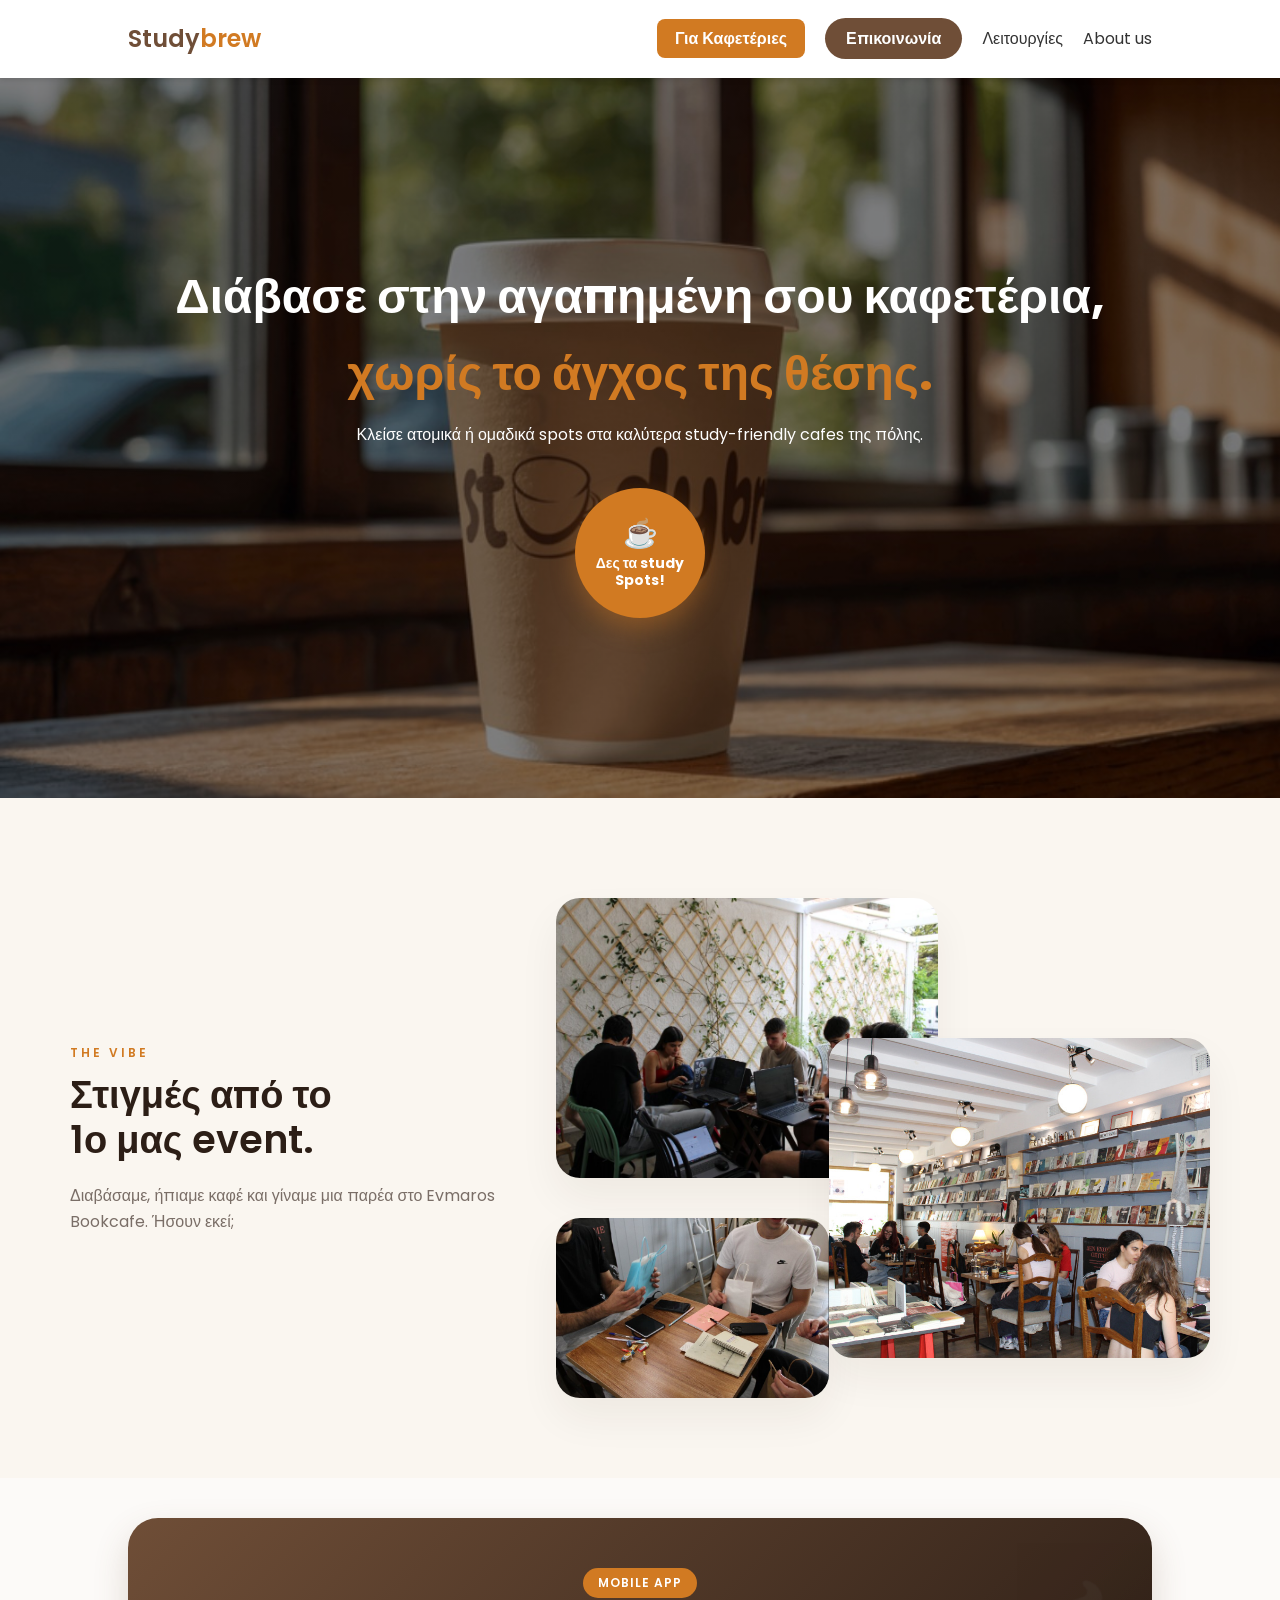
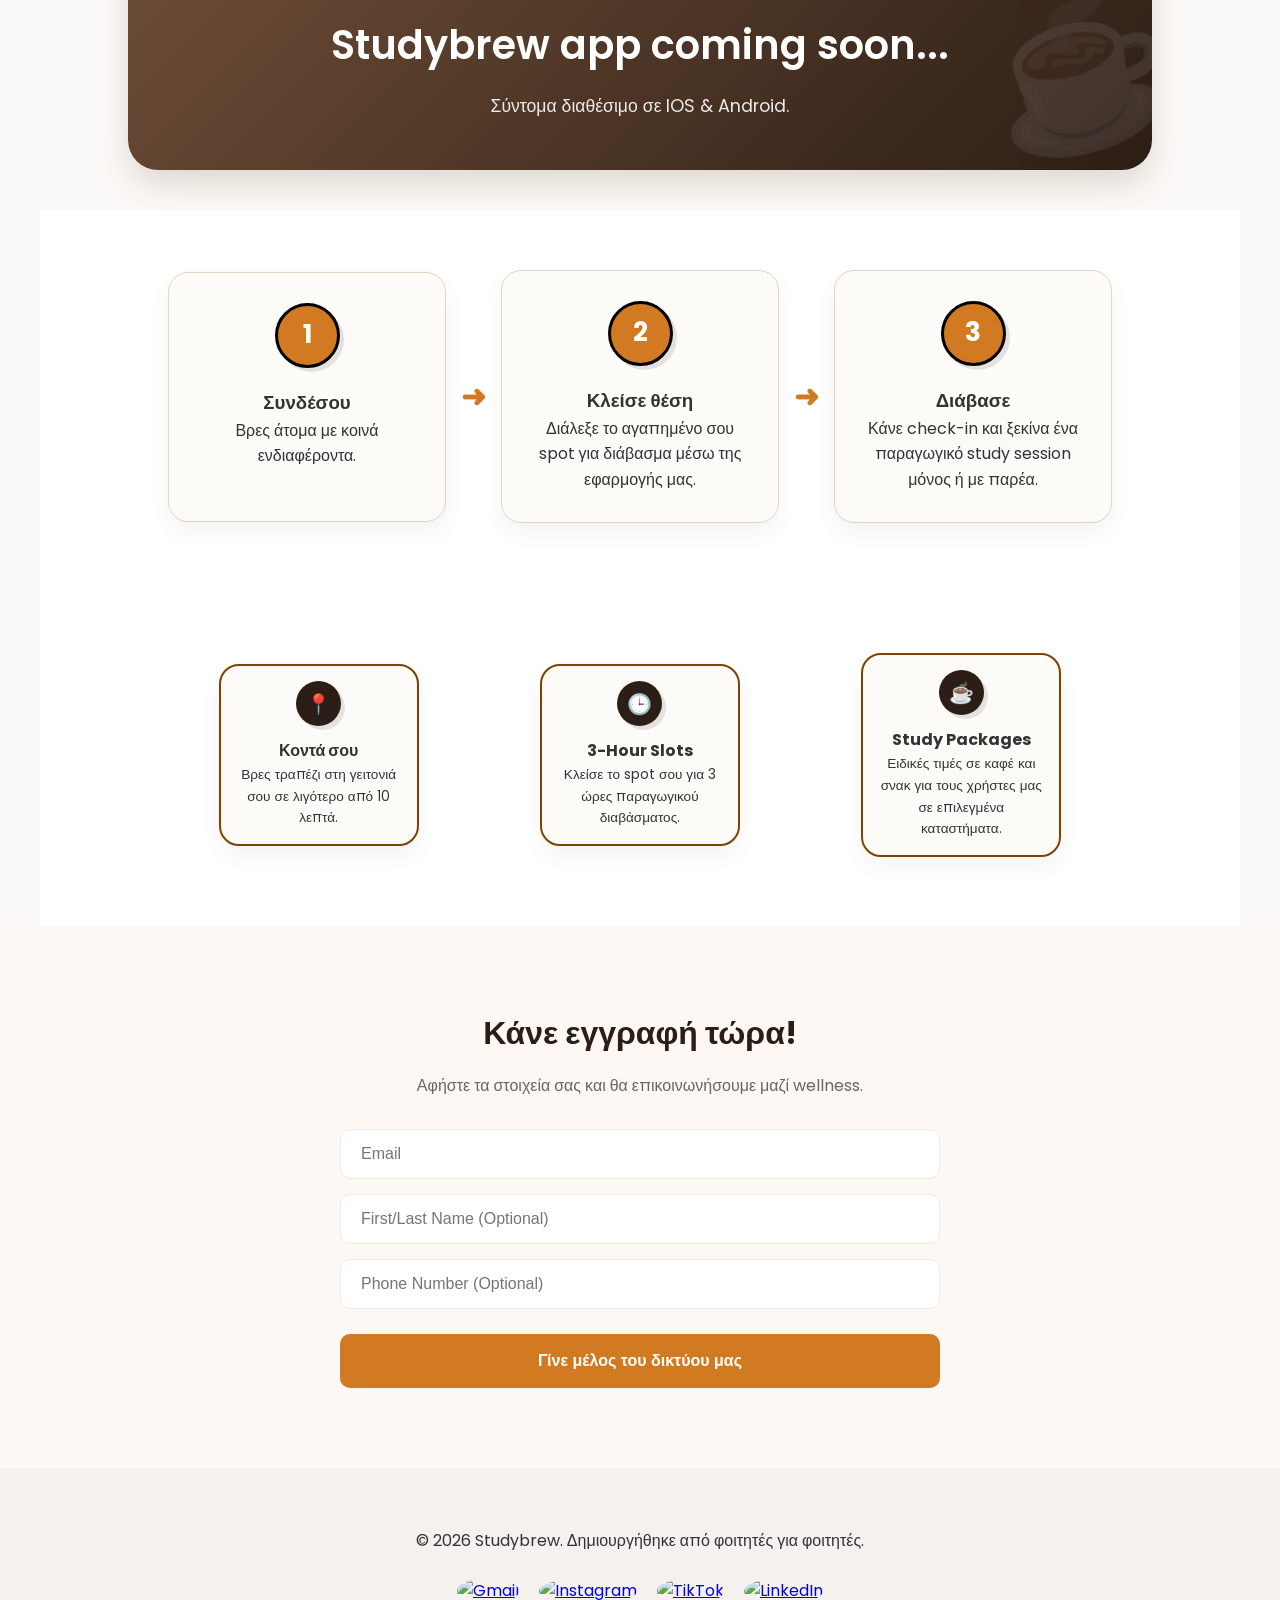
==== commit 294af0d5: "fix event photo large view" ====
--- a/index.html
+++ b/index.html
@@ -2,45 +2,42 @@
 <html lang="el">
 <head>
     <!-- Google tag (gtag.js) -->
-<script async src="https://www.googletagmanager.com/gtag/js?id=G-FJTVTQZW7K"></script>
-<script>
-  window.dataLayer = window.dataLayer || [];
-  function gtag(){dataLayer.push(arguments);}
-  gtag('js', new Date());
-
-  gtag('config', 'G-FJTVTQZW7K');
-</script>
+    <script async src="https://www.googletagmanager.com/gtag/js?id=G-FJTVTQZW7K"></script>
+    <script>
+      window.dataLayer = window.dataLayer || [];
+      function gtag(){dataLayer.push(arguments);}
+      gtag('js', new Date());
+
+      gtag('config', 'G-FJTVTQZW7K');
+    </script>
 
     <meta charset="UTF-8">
     <meta name="viewport" content="width=device-width, initial-scale=1.0">
     <title>Studybrew ☕ | Book your Study Spot</title>
 
-
     <!--LINK PREVIEW-->
     <meta property="og:title" content="Studybrew ☕ | Book your Study Spot">
     <meta property="og:description" content="Κλείσε ατομικά ή ομαδικά spots στα καλύτερα study-friendly cafes της πόλης.">
-    <meta property="og:image" content="https://studybrew.gr/images/image_main_page.jpg"> <meta property="og:url" content="https://studybrew.gr">
+    <meta property="og:image" content="https://studybrew.gr/images/image_main_page.jpg"> 
+    <meta property="og:url" content="https://studybrew.gr">
     <meta property="og:type" content="website">
 
     <meta name="twitter:card" content="summary_large_image">
     <meta name="twitter:title" content="Studybrew ☕">
     <meta name="twitter:description" content="Book your Study Spot.">
     <meta name="twitter:image" content="https://studybrew.gr/images/image_main_page.jpg">   
-
-    
-    
-    
-    
     
     <link rel="stylesheet" href="style.css">
     <link rel="stylesheet" href="fonts.css">
     <link href="https://fonts.googleapis.com/css2?family=Poppins:wght@300;400;600&display=swap" rel="stylesheet">
+    
     <!-- Favicon -->
     <link rel="icon" type="image/png" href="favicon./favicon-96x96.png" sizes="96x96" />
     <link rel="icon" type="image/svg+xml" href="favicon./favicon.svg" />
     <link rel="shortcut icon" href="favicon./favicon.ico" />
     <link rel="apple-touch-icon" sizes="180x180" href="favicon./apple-touch-icon.png" />
     <link rel="manifest" href="favicon./site.webmanifest" />
+    
     <style>
         /* Essential CSS fix to ensure the button works with the popup */
         #email-popup {
@@ -67,15 +64,14 @@
         #contact-trigger:hover {
             background-color: #d17a22;
         }
-        
-       
+               
         .logo {
             cursor: pointer;
             text-decoration: none;
             display: inline-block;
         }
 
-        /* PREMIUM ORGANIC GALLERY CSS (ΠΡΟΣΘΗΚΗ) */
+        /* PREMIUM ORGANIC GALLERY CSS */
         .premium-gallery {
             padding: 100px 20px;
             background-color: #faf6f0;
@@ -184,7 +180,7 @@
             transform: scale(1);
         }
 
-        /* LIGHTBOX STYLING (ΠΡΟΣΘΗΚΗ) */
+        /* LIGHTBOX STYLING */
         .lightbox-overlay {
             display: none;
             position: fixed;
@@ -272,10 +268,9 @@
         <ul>
             <li><a href="for-cafes.html" class="nav-btn-special">Για Καφετέριες</a></li>
             <li><a href="#contact" id="contact-trigger">Επικοινωνία</a></li>
-    
             <li><a href="#features">Λειτουργίες</a></li>
             <li><a href="about.html">About us</a></li>
-</ul>
+        </ul>
     </nav>
 
     <header class="hero">
@@ -294,7 +289,7 @@
     </header>
 
 
-    <!-- PREMIUM COllAGE GALLERY -->
+    <!-- PREMIUM COLLAGE GALLERY -->
     <section class="premium-gallery">
         <div class="gallery-wrapper">
             <div class="gallery-text-side">
@@ -304,16 +299,16 @@
             </div>
             
             <div class="organic-grid">
-                <div class="collage-item item-one" onclick="openLightbox('images/event1_1.jpg', 'Full house στο Evmaros! ☕')">
+                <div class="collage-item item-one" onclick="openLightbox('images/event3.jpg', 'Full house στο Evmaros! ☕')">
                     <img src="images/event3.jpg" alt="Studybrew Event 1">
                     <div class="view-btn"><span>🔍</span></div>
                 </div>
-                <div class="collage-item item-two" onclick="openLightbox('images/event1_2.jpg', 'Focus & Καφές 📚')">
+                <div class="collage-item item-two" onclick="openLightbox('images/event1.jpg.jpg', 'Focus & Καφές 📚')">
                     <img src="images/event1.jpg.jpg" alt="Studybrew Event 2">
                     <div class="view-btn"><span>🔍</span></div>
                 </div>
-                <div class="collage-item item-three" onclick="openLightbox('images/event1_3.jpg', 'Γνωριμίες & Networking 🤝')">
-                    <img src="images/event2.jpg" alt="Studybrew Event 3">
+                <div class="collage-item item-three" onclick="openLightbox('images/event4.jpg', 'Γνωριμίες & Networking 🤝')">
+                    <img src="images/event4.jpg" alt="Studybrew Event 3">
                     <div class="view-btn"><span>🔍</span></div>
                 </div>
             </div>
@@ -382,7 +377,7 @@
                 <h2>Θέλεις να μαθαίνεις πρώτος για το app του Studybrew;</h2>
                 <p>Δώσε μας το email σου και θα σε ενημερώσουμε μόλις κυκλοφορήσει!</p>
                 <form action="https://formspree.io/f/mojrqqyq" method="POST" class="popup-form">
-                     <input type="email" name="email" placeholder="Το email σου εδώ..." required>
+                    <input type="email" name="email" placeholder="Το email σου εδώ..." required>
                     <input type="hidden" name="_subject" value="New Studybrew Subscriber!">
                     <button type="submit" class="btn-popup">Εγγραφή</button>
                 </form>
@@ -390,15 +385,15 @@
         </div>
     </div>
 
-      <section class="final-cta" id="contact">
+    <section class="final-cta" id="contact">
         <div class="cta-box">
             <div id="form-wrapper">
                 <h2>Κάνε εγγραφή τώρα!</h2>
-                <p id="form-description">Αφήστε τα στοιχεία σας και θα επικοινωνήσουμε μαζί σας.</p>
+                <p id="form-description">Αφήστε τα στοιχεία σας και θα επικοινωνήσουμε μαζί wellness.</p>
                 
                 <form id="my-form" action="https://formspree.io/f/xgodeerv" method="POST" class="biz-form">
                     <input type="text" name="cafe_name" placeholder="Email" required>
-                    <input type="email" name="email" placeholder="FIrst/Last Name" (Optional)>
+                    <input type="email" name="email" placeholder="First/Last Name (Optional)">
                     <input type="tel" name="phone" placeholder="Phone Number (Optional)">
                     <button type="submit" id="submit-btn" class="submit-btn">Γίνε μέλος του δικτύου μας</button>
                 </form>
@@ -425,14 +420,13 @@
             <a href="https://www.tiktok.com/@studybrew.app?_r=1&_t=ZN-95yKE5wse2g" target="_blank">
                  <img src="https://sp.yimg.com/ib/th/id/OIP.YBihg3khWw5WUbep0h8ghgHaHa?pid=Api&w=148&h=148&c=7&dpr=2&rs=1" alt="TikTok" class="social-icon-img">
             </a>
-           
             <a href="https://www.linkedin.com/company/studybrew/" target="_blank">
                  <img src="https://s.yimg.com/fz/api/res/1.2/J52asMvsQAme_rxjJ7QT4w--~C/YXBwaWQ9c3JjaGRkO2ZpPWZpbGw7aD00MTI7cHhvZmY9NTA7cHlvZmY9MTAwO3E9ODA7c3M9MTt3PTM4OA--/https://i.pinimg.com/736x/82/37/7b/82377b6182491c6f5feb7293e0a062d1.jpg" alt="LinkedIn" class="social-icon-img">
             </a>
         </div>
     </footer>
 
-    <!-- LIGHTBOX OVERLAY HTML (ΠΡΟΣΘΗΚΗ) -->
+    <!-- LIGHTBOX OVERLAY HTML -->
     <div id="lightbox" class="lightbox-overlay" onclick="closeLightbox()">
         <span class="lightbox-close">&times;</span>
         <div class="lightbox-content" onclick="event.stopPropagation()">
@@ -443,7 +437,7 @@
 
    <script src="script.js"></script>
    
-   <!-- LIGHTBOX JAVASCRIPT (ΠΡΟΣΘΗΚΗ) -->
+   <!-- LIGHTBOX JAVASCRIPT -->
    <script>
         function openLightbox(imageSrc, captionText) {
             const lightbox = document.getElementById('lightbox');
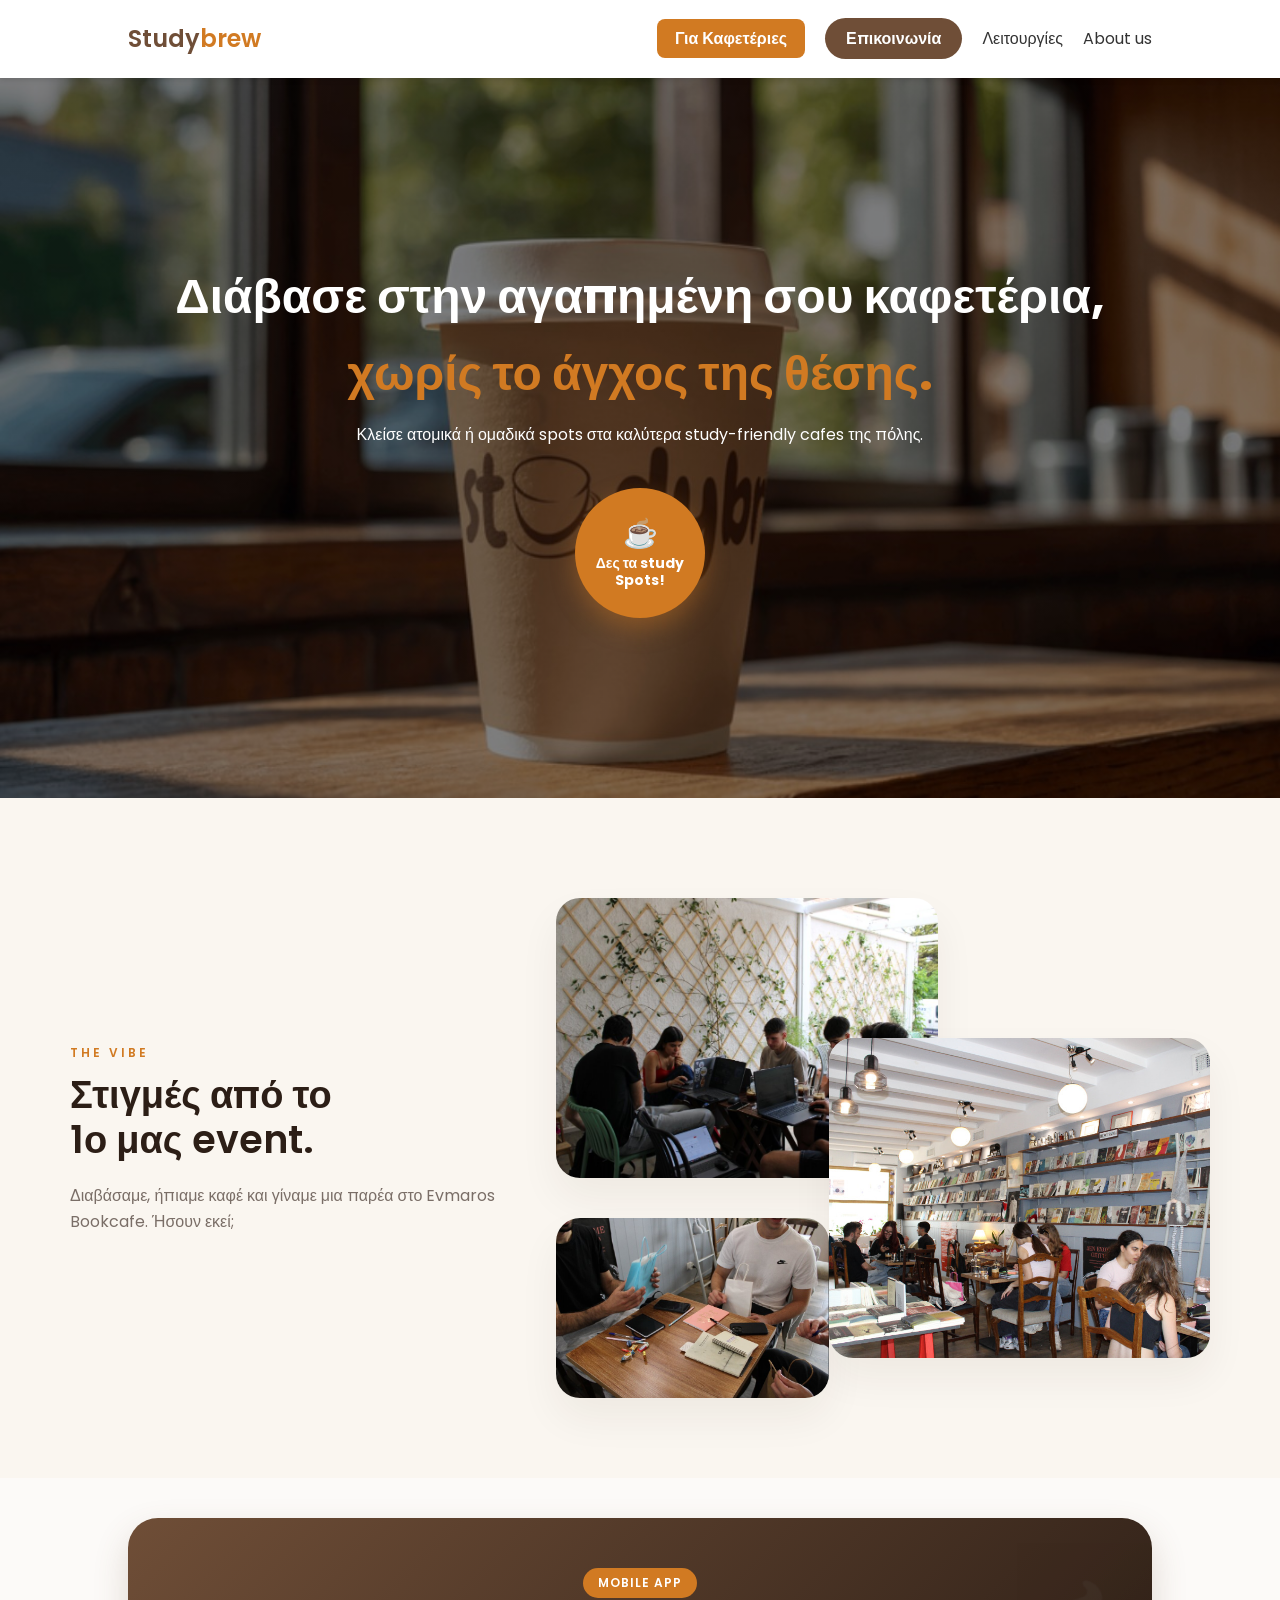
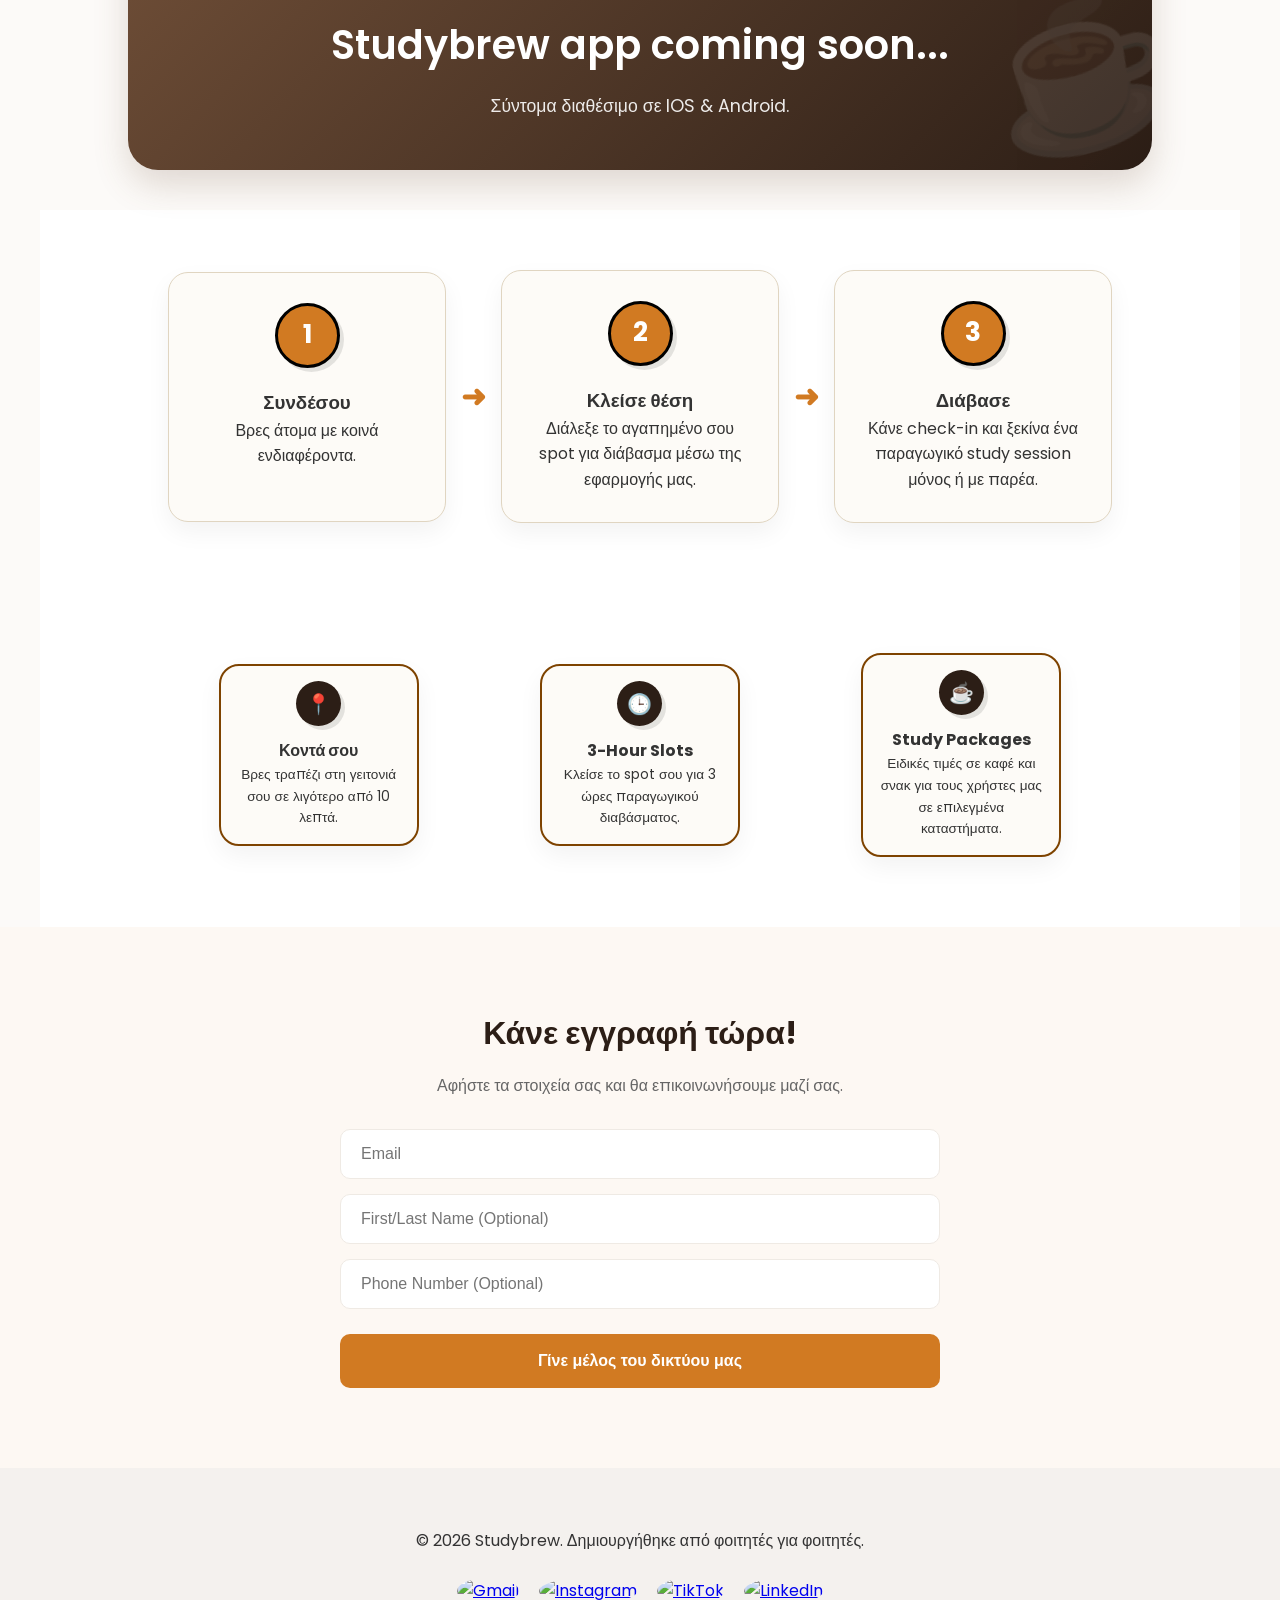
==== commit 96f9dd38: "changes event post" ====
--- a/index.html
+++ b/index.html
@@ -299,15 +299,15 @@
             </div>
             
             <div class="organic-grid">
-                <div class="collage-item item-one" onclick="openLightbox('images/event3.jpg', 'Full house στο Evmaros! ☕')">
+                <div class="collage-item item-one" onclick="openLightbox('images/event3.jpg')">
                     <img src="images/event3.jpg" alt="Studybrew Event 1">
                     <div class="view-btn"><span>🔍</span></div>
                 </div>
-                <div class="collage-item item-two" onclick="openLightbox('images/event1.jpg.jpg', 'Focus & Καφές 📚')">
+                <div class="collage-item item-two" onclick="openLightbox('images/event1.jpg.jpg')">
                     <img src="images/event1.jpg.jpg" alt="Studybrew Event 2">
                     <div class="view-btn"><span>🔍</span></div>
                 </div>
-                <div class="collage-item item-three" onclick="openLightbox('images/event4.jpg', 'Γνωριμίες & Networking 🤝')">
+                <div class="collage-item item-three" onclick="openLightbox('images/event4.jpg')">
                     <img src="images/event4.jpg" alt="Studybrew Event 3">
                     <div class="view-btn"><span>🔍</span></div>
                 </div>
@@ -389,7 +389,7 @@
         <div class="cta-box">
             <div id="form-wrapper">
                 <h2>Κάνε εγγραφή τώρα!</h2>
-                <p id="form-description">Αφήστε τα στοιχεία σας και θα επικοινωνήσουμε μαζί wellness.</p>
+                <p id="form-description">Αφήστε τα στοιχεία σας και θα επικοινωνήσουμε μαζί σας.</p>
                 
                 <form id="my-form" action="https://formspree.io/f/xgodeerv" method="POST" class="biz-form">
                     <input type="text" name="cafe_name" placeholder="Email" required>
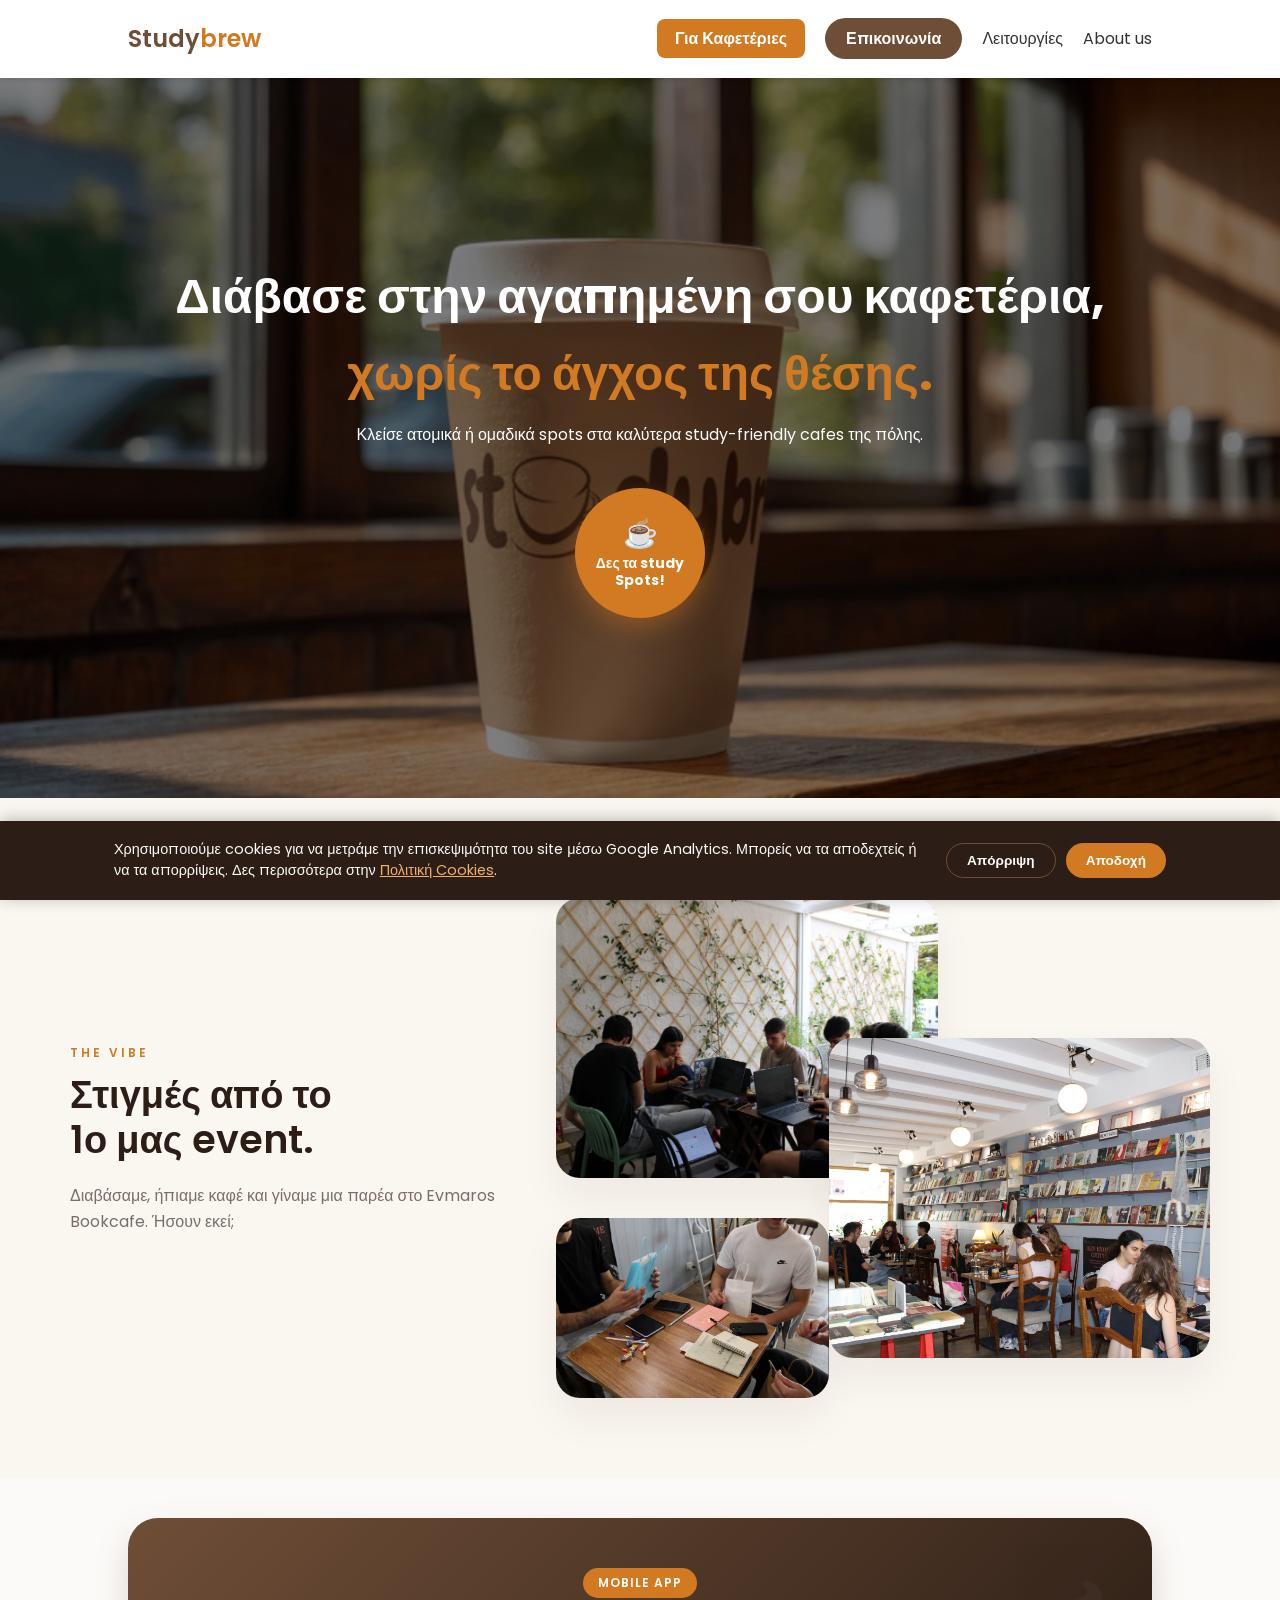
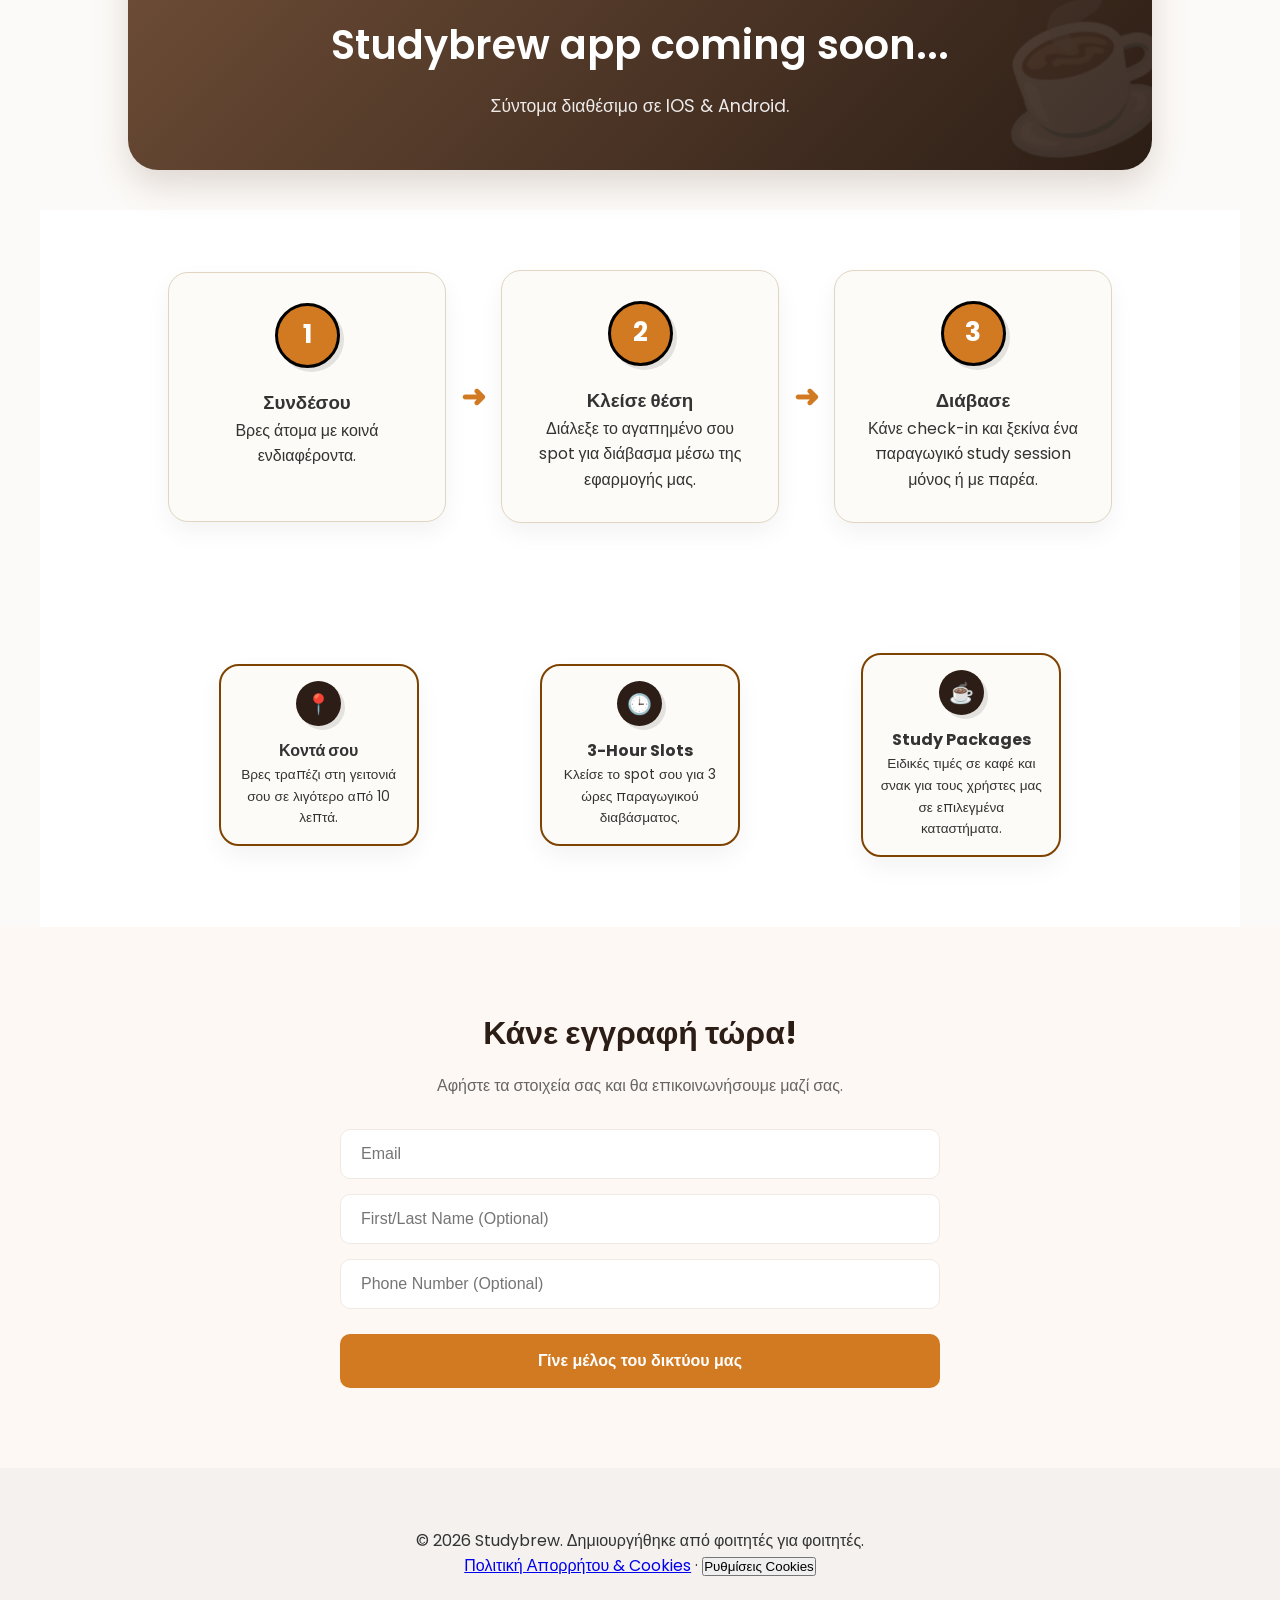
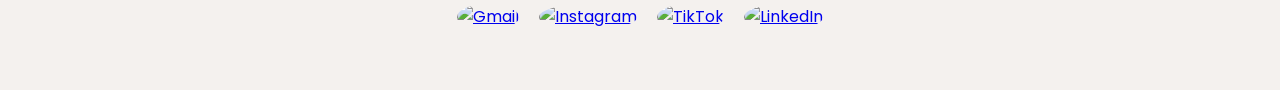
==== commit e3c6b127: "privacy policy and cookies update" ====
--- a/index.html
+++ b/index.html
@@ -1,15 +1,7 @@
 <!DOCTYPE html>
 <html lang="el">
 <head>
-    <!-- Google tag (gtag.js) -->
-    <script async src="https://www.googletagmanager.com/gtag/js?id=G-FJTVTQZW7K"></script>
-    <script>
-      window.dataLayer = window.dataLayer || [];
-      function gtag(){dataLayer.push(arguments);}
-      gtag('js', new Date());
-
-      gtag('config', 'G-FJTVTQZW7K');
-    </script>
+    <!-- Google Analytics is loaded only after cookie consent, see cookie-consent.js -->
 
     <meta charset="UTF-8">
     <meta name="viewport" content="width=device-width, initial-scale=1.0">
@@ -410,6 +402,8 @@
 
     <footer>
         <p>&copy; 2026 Studybrew. Δημιουργήθηκε από φοιτητές για φοιτητές.</p>
+        <p><a href="privacy.html">Πολιτική Απορρήτου &amp; Cookies</a> ·
+            <button type="button" class="cookie-settings-link" onclick="window.sbOpenCookieSettings && window.sbOpenCookieSettings()">Ρυθμίσεις Cookies</button></p>
         <div class="social-links">
             <a href="mailto: infostudybrew@gmail.com" target="_blank">
                 <img src="https://s.yimg.com/fz/api/res/1.2/U1F_ApHHIZRpMD_cdmkapw--~C/YXBwaWQ9c3JjaGRkO2ZpPWZpbGw7aD00MTI7cHhvZmY9NTA7cHlvZmY9MTAwO3E9ODA7c3M9MTt3PTM4OA--/https://i.pinimg.com/736x/d5/96/65/d596650610d93c05587f4bc6ee39bfe5.jpg" alt="Gmail" class="social-icon-img">
@@ -454,5 +448,6 @@
             lightbox.classList.remove('show');
         }
    </script>
+   <script src="cookie-consent.js"></script>
 </body>
 </html>
--- a/style.css
+++ b/style.css
@@ -1490,3 +1490,153 @@
     background-color: #6f4e37;
     color: white;
 }
+
+/* --- LEGAL / PRIVACY PAGE --- */
+.legal-page {
+    max-width: 820px;
+    margin: 60px auto 100px;
+    padding: 0 24px;
+}
+
+.legal-page h1 {
+    color: #2c1e16;
+    margin-bottom: 8px;
+}
+
+.legal-page .legal-updated {
+    color: #8a7a6d;
+    font-size: 0.85rem;
+    margin-bottom: 40px;
+}
+
+.legal-page h2 {
+    color: #6f4e37;
+    margin-top: 36px;
+    margin-bottom: 12px;
+    font-size: 1.3rem;
+}
+
+.legal-page p,
+.legal-page li {
+    color: #333;
+    margin-bottom: 12px;
+    line-height: 1.7;
+}
+
+.legal-page ul {
+    padding-left: 20px;
+}
+
+.legal-page table {
+    width: 100%;
+    border-collapse: collapse;
+    margin: 16px 0;
+    font-size: 0.9rem;
+}
+
+.legal-page th,
+.legal-page td {
+    text-align: left;
+    padding: 10px 12px;
+    border: 1px solid #eee0d4;
+}
+
+.legal-page th {
+    background: #faf6f0;
+    color: #6f4e37;
+}
+
+.legal-page a {
+    color: #d17a22;
+}
+
+.legal-page .cookie-settings-link {
+    background: none;
+    border: none;
+    color: #d17a22;
+    text-decoration: underline;
+    cursor: pointer;
+    font: inherit;
+    padding: 0;
+}
+
+/* --- COOKIE CONSENT BANNER --- */
+#cookie-consent-banner {
+    position: fixed;
+    left: 0;
+    right: 0;
+    bottom: 0;
+    z-index: 2000;
+    background: #2c1e16;
+    color: #fcfaf8;
+    box-shadow: 0 -2px 15px rgba(0,0,0,0.25);
+}
+
+.cookie-consent-inner {
+    max-width: 1100px;
+    margin: 0 auto;
+    padding: 18px 24px;
+    display: flex;
+    flex-wrap: wrap;
+    align-items: center;
+    justify-content: space-between;
+    gap: 16px;
+}
+
+.cookie-consent-inner p {
+    margin: 0;
+    font-size: 0.9rem;
+    line-height: 1.5;
+    flex: 1 1 320px;
+}
+
+.cookie-consent-inner a {
+    color: #f2b06d;
+    text-decoration: underline;
+}
+
+.cookie-consent-actions {
+    display: flex;
+    gap: 10px;
+    flex: 0 0 auto;
+}
+
+.cookie-btn {
+    padding: 9px 20px;
+    border-radius: 20px;
+    font-weight: 600;
+    font-size: 0.85rem;
+    cursor: pointer;
+    border: none;
+    transition: background-color 0.2s ease, color 0.2s ease;
+}
+
+.cookie-btn-primary {
+    background-color: #d17a22;
+    color: white;
+}
+
+.cookie-btn-primary:hover {
+    background-color: #b3651a;
+}
+
+.cookie-btn-secondary {
+    background-color: transparent;
+    color: #fcfaf8;
+    border: 1px solid #6f4e37;
+}
+
+.cookie-btn-secondary:hover {
+    background-color: #3d2b1f;
+}
+
+@media (max-width: 600px) {
+    .cookie-consent-inner {
+        flex-direction: column;
+        align-items: stretch;
+        text-align: center;
+    }
+    .cookie-consent-actions {
+        justify-content: center;
+    }
+}
